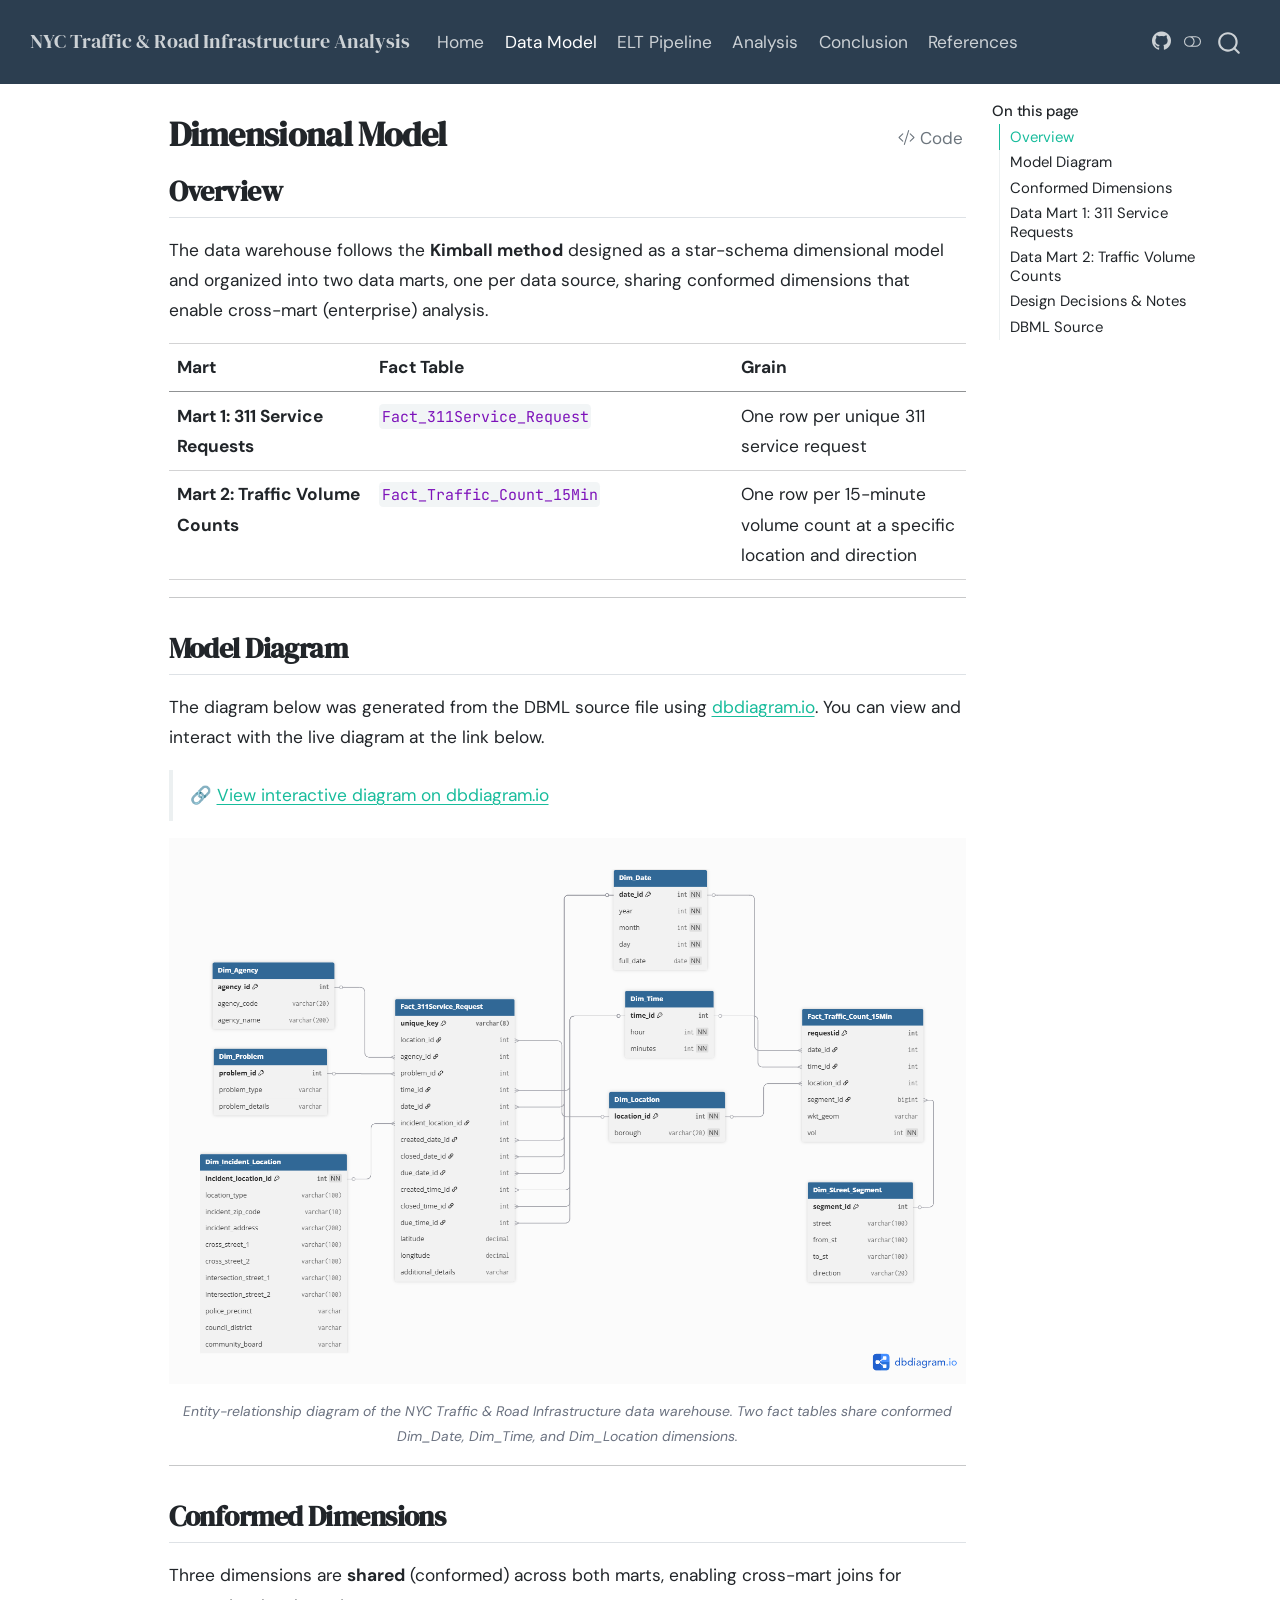
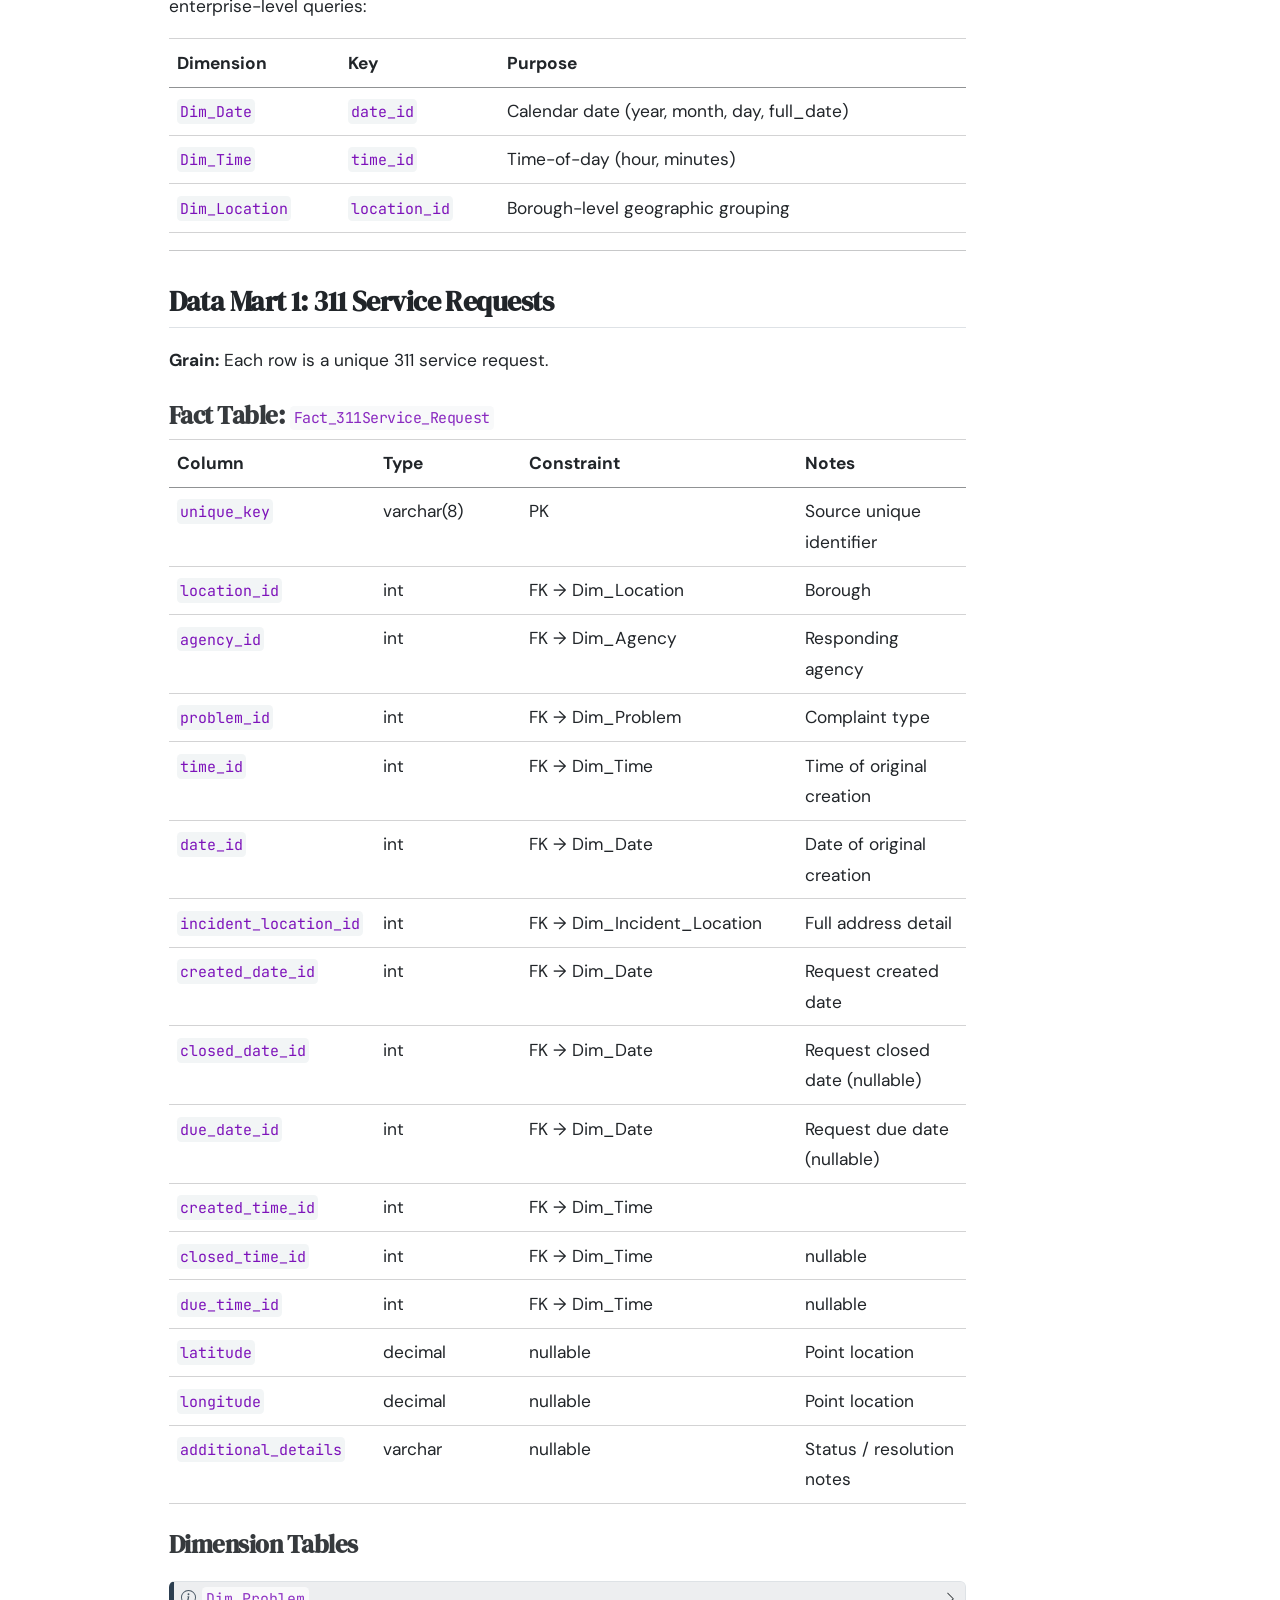
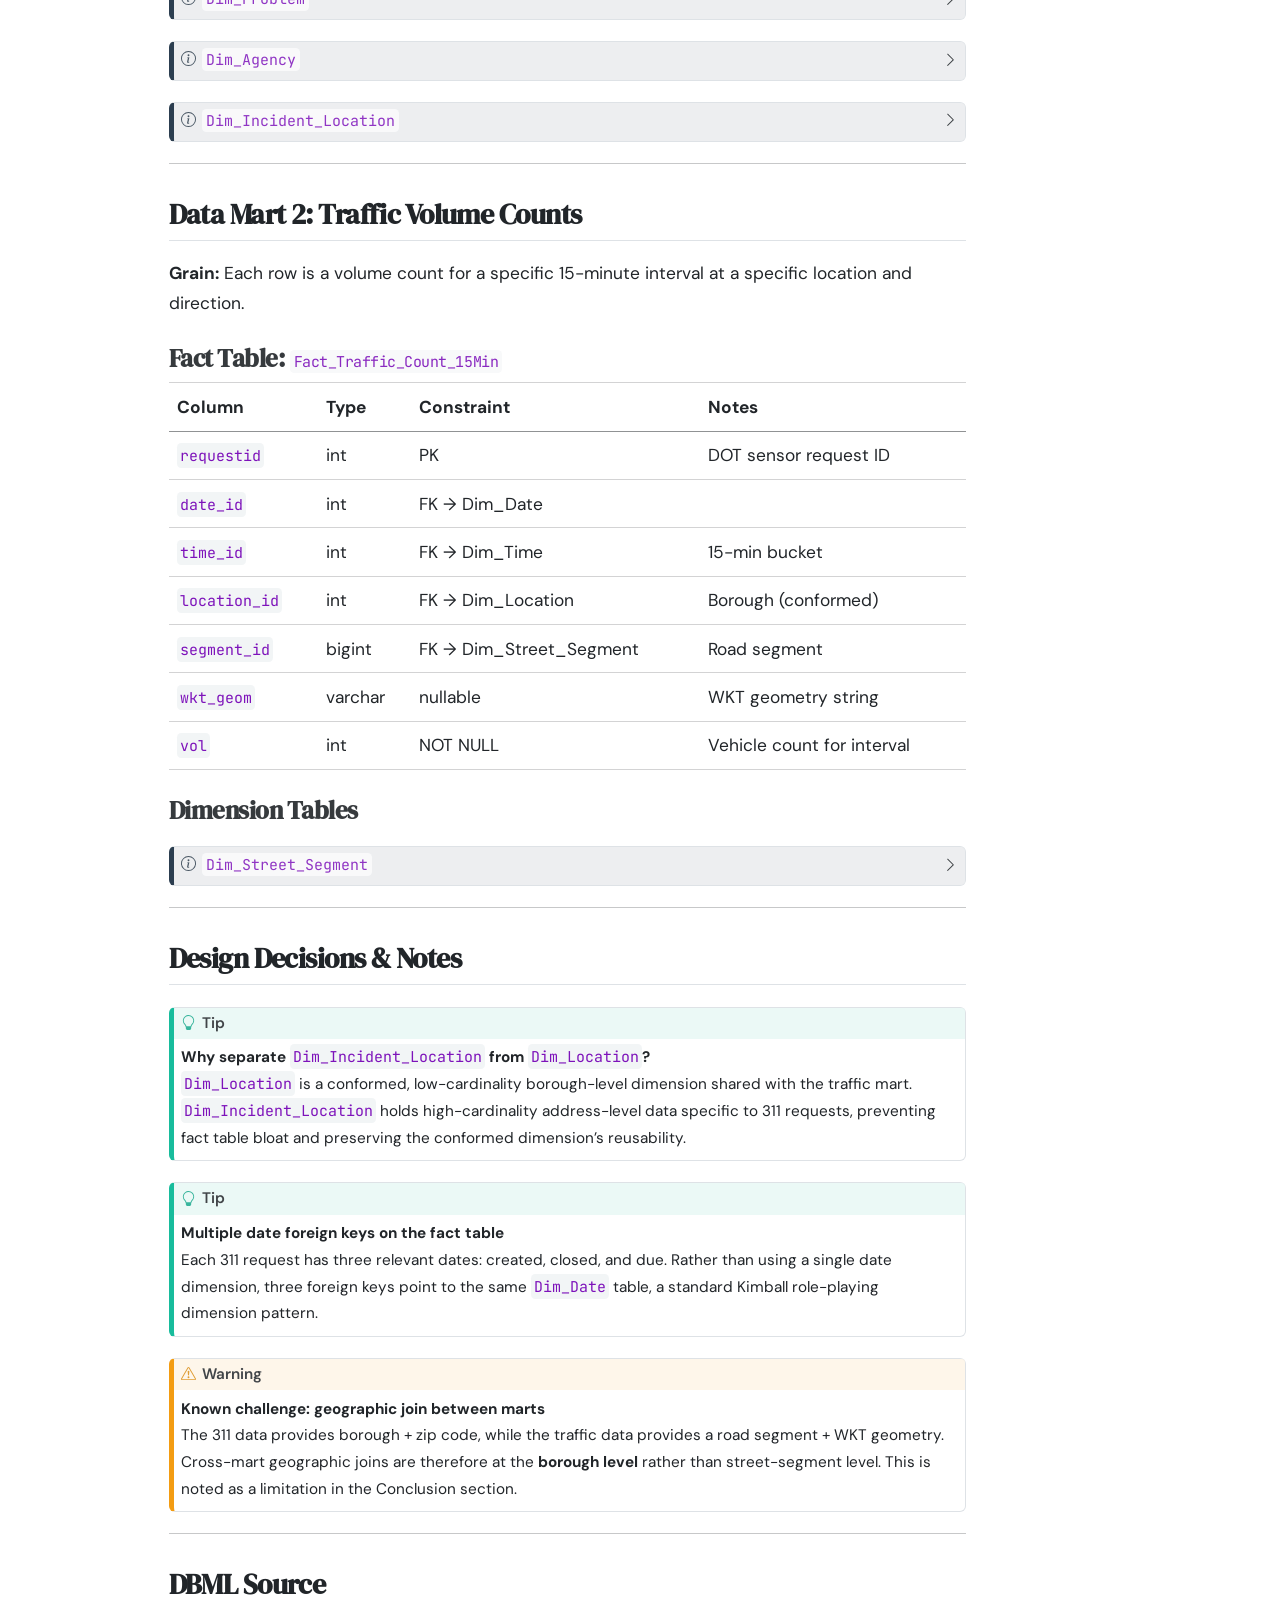
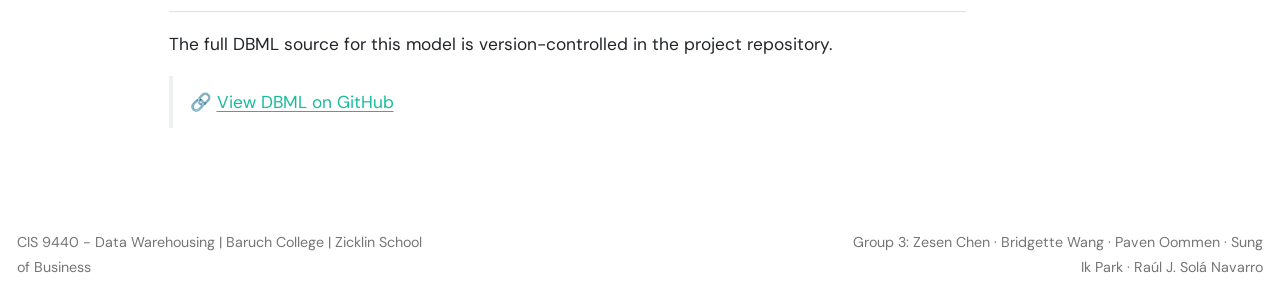
==== docs/sections/02-dimensional-model.html @ c773101d "Add final project report" ====
<!DOCTYPE html>
<html xmlns="http://www.w3.org/1999/xhtml" lang="en" xml:lang="en"><head>

<meta charset="utf-8">
<meta name="generator" content="quarto-1.8.27">

<meta name="viewport" content="width=device-width, initial-scale=1.0, user-scalable=yes">


<title>Dimensional Model – NYC Traffic &amp; Road Infrastructure Analysis</title>
<style>
code{white-space: pre-wrap;}
span.smallcaps{font-variant: small-caps;}
div.columns{display: flex; gap: min(4vw, 1.5em);}
div.column{flex: auto; overflow-x: auto;}
div.hanging-indent{margin-left: 1.5em; text-indent: -1.5em;}
ul.task-list{list-style: none;}
ul.task-list li input[type="checkbox"] {
  width: 0.8em;
  margin: 0 0.8em 0.2em -1em; /* quarto-specific, see https://github.com/quarto-dev/quarto-cli/issues/4556 */ 
  vertical-align: middle;
}
/* CSS for syntax highlighting */
html { -webkit-text-size-adjust: 100%; }
pre > code.sourceCode { white-space: pre; position: relative; }
pre > code.sourceCode > span { display: inline-block; line-height: 1.25; }
pre > code.sourceCode > span:empty { height: 1.2em; }
.sourceCode { overflow: visible; }
code.sourceCode > span { color: inherit; text-decoration: inherit; }
div.sourceCode { margin: 1em 0; }
pre.sourceCode { margin: 0; }
@media screen {
div.sourceCode { overflow: auto; }
}
@media print {
pre > code.sourceCode { white-space: pre-wrap; }
pre > code.sourceCode > span { text-indent: -5em; padding-left: 5em; }
}
pre.numberSource code
  { counter-reset: source-line 0; }
pre.numberSource code > span
  { position: relative; left: -4em; counter-increment: source-line; }
pre.numberSource code > span > a:first-child::before
  { content: counter(source-line);
    position: relative; left: -1em; text-align: right; vertical-align: baseline;
    border: none; display: inline-block;
    -webkit-touch-callout: none; -webkit-user-select: none;
    -khtml-user-select: none; -moz-user-select: none;
    -ms-user-select: none; user-select: none;
    padding: 0 4px; width: 4em;
  }
pre.numberSource { margin-left: 3em;  padding-left: 4px; }
div.sourceCode
  {   }
@media screen {
pre > code.sourceCode > span > a:first-child::before { text-decoration: underline; }
}
</style>


<script src="../site_libs/quarto-nav/quarto-nav.js"></script>
<script src="../site_libs/quarto-nav/headroom.min.js"></script>
<script src="../site_libs/clipboard/clipboard.min.js"></script>
<script src="../site_libs/quarto-search/autocomplete.umd.js"></script>
<script src="../site_libs/quarto-search/fuse.min.js"></script>
<script src="../site_libs/quarto-search/quarto-search.js"></script>
<meta name="quarto:offset" content="../">
<link href="../images/favicon.png" rel="icon" type="image/png">
<script src="../site_libs/quarto-html/quarto.js" type="module"></script>
<script src="../site_libs/quarto-html/tabsets/tabsets.js" type="module"></script>
<script src="../site_libs/quarto-html/axe/axe-check.js" type="module"></script>
<script src="../site_libs/quarto-html/popper.min.js"></script>
<script src="../site_libs/quarto-html/tippy.umd.min.js"></script>
<script src="../site_libs/quarto-html/anchor.min.js"></script>
<link href="../site_libs/quarto-html/tippy.css" rel="stylesheet">
<link href="../site_libs/quarto-html/quarto-syntax-highlighting-8b4baf804e461d9b72633f0de59a0cac.css" rel="stylesheet" class="quarto-color-scheme" id="quarto-text-highlighting-styles">
<link href="../site_libs/quarto-html/quarto-syntax-highlighting-dark-f1aadacce99040138bbb613f9330654f.css" rel="stylesheet" class="quarto-color-scheme quarto-color-alternate" id="quarto-text-highlighting-styles">
<link href="../site_libs/quarto-html/quarto-syntax-highlighting-8b4baf804e461d9b72633f0de59a0cac.css" rel="stylesheet" class="quarto-color-scheme-extra" id="quarto-text-highlighting-styles">
<script src="../site_libs/bootstrap/bootstrap.min.js"></script>
<link href="../site_libs/bootstrap/bootstrap-icons.css" rel="stylesheet">
<link href="../site_libs/bootstrap/bootstrap-7c8793e99a21e081e2bb8d69993efb75.min.css" rel="stylesheet" append-hash="true" class="quarto-color-scheme" id="quarto-bootstrap" data-mode="light">
<link href="../site_libs/bootstrap/bootstrap-dark-6c9d4b6e8397689ef559897df4fbe577.min.css" rel="stylesheet" append-hash="true" class="quarto-color-scheme quarto-color-alternate" id="quarto-bootstrap" data-mode="dark">
<link href="../site_libs/bootstrap/bootstrap-7c8793e99a21e081e2bb8d69993efb75.min.css" rel="stylesheet" append-hash="true" class="quarto-color-scheme-extra" id="quarto-bootstrap" data-mode="light">
<script id="quarto-search-options" type="application/json">{
  "location": "navbar",
  "copy-button": false,
  "collapse-after": 3,
  "panel-placement": "end",
  "type": "overlay",
  "limit": 50,
  "keyboard-shortcut": [
    "f",
    "/",
    "s"
  ],
  "show-item-context": false,
  "language": {
    "search-no-results-text": "No results",
    "search-matching-documents-text": "matching documents",
    "search-copy-link-title": "Copy link to search",
    "search-hide-matches-text": "Hide additional matches",
    "search-more-match-text": "more match in this document",
    "search-more-matches-text": "more matches in this document",
    "search-clear-button-title": "Clear",
    "search-text-placeholder": "",
    "search-detached-cancel-button-title": "Cancel",
    "search-submit-button-title": "Submit",
    "search-label": "Search"
  }
}</script>
<style>html{ scroll-behavior: smooth; }</style>


<link rel="stylesheet" href="../styles.css">
</head>

<body class="nav-fixed quarto-light"><script id="quarto-html-before-body" type="application/javascript">
    const toggleBodyColorMode = (bsSheetEl) => {
      const mode = bsSheetEl.getAttribute("data-mode");
      const bodyEl = window.document.querySelector("body");
      if (mode === "dark") {
        bodyEl.classList.add("quarto-dark");
        bodyEl.classList.remove("quarto-light");
      } else {
        bodyEl.classList.add("quarto-light");
        bodyEl.classList.remove("quarto-dark");
      }
    }
    const toggleBodyColorPrimary = () => {
      const bsSheetEl = window.document.querySelector("link#quarto-bootstrap:not([rel=disabled-stylesheet])");
      if (bsSheetEl) {
        toggleBodyColorMode(bsSheetEl);
      }
    }
    const setColorSchemeToggle = (alternate) => {
      const toggles = window.document.querySelectorAll('.quarto-color-scheme-toggle');
      for (let i=0; i < toggles.length; i++) {
        const toggle = toggles[i];
        if (toggle) {
          if (alternate) {
            toggle.classList.add("alternate");
          } else {
            toggle.classList.remove("alternate");
          }
        }
      }
    };
    const toggleColorMode = (alternate) => {
      // Switch the stylesheets
      const primaryStylesheets = window.document.querySelectorAll('link.quarto-color-scheme:not(.quarto-color-alternate)');
      const alternateStylesheets = window.document.querySelectorAll('link.quarto-color-scheme.quarto-color-alternate');
      manageTransitions('#quarto-margin-sidebar .nav-link', false);
      if (alternate) {
        // note: dark is layered on light, we don't disable primary!
        enableStylesheet(alternateStylesheets);
        for (const sheetNode of alternateStylesheets) {
          if (sheetNode.id === "quarto-bootstrap") {
            toggleBodyColorMode(sheetNode);
          }
        }
      } else {
        disableStylesheet(alternateStylesheets);
        enableStylesheet(primaryStylesheets)
        toggleBodyColorPrimary();
      }
      manageTransitions('#quarto-margin-sidebar .nav-link', true);
      // Switch the toggles
      setColorSchemeToggle(alternate)
      // Hack to workaround the fact that safari doesn't
      // properly recolor the scrollbar when toggling (#1455)
      if (navigator.userAgent.indexOf('Safari') > 0 && navigator.userAgent.indexOf('Chrome') == -1) {
        manageTransitions("body", false);
        window.scrollTo(0, 1);
        setTimeout(() => {
          window.scrollTo(0, 0);
          manageTransitions("body", true);
        }, 40);
      }
    }
    const disableStylesheet = (stylesheets) => {
      for (let i=0; i < stylesheets.length; i++) {
        const stylesheet = stylesheets[i];
        stylesheet.rel = 'disabled-stylesheet';
      }
    }
    const enableStylesheet = (stylesheets) => {
      for (let i=0; i < stylesheets.length; i++) {
        const stylesheet = stylesheets[i];
        if(stylesheet.rel !== 'stylesheet') { // for Chrome, which will still FOUC without this check
          stylesheet.rel = 'stylesheet';
        }
      }
    }
    const manageTransitions = (selector, allowTransitions) => {
      const els = window.document.querySelectorAll(selector);
      for (let i=0; i < els.length; i++) {
        const el = els[i];
        if (allowTransitions) {
          el.classList.remove('notransition');
        } else {
          el.classList.add('notransition');
        }
      }
    }
    const isFileUrl = () => {
      return window.location.protocol === 'file:';
    }
    const hasAlternateSentinel = () => {
      let styleSentinel = getColorSchemeSentinel();
      if (styleSentinel !== null) {
        return styleSentinel === "alternate";
      } else {
        return false;
      }
    }
    const setStyleSentinel = (alternate) => {
      const value = alternate ? "alternate" : "default";
      if (!isFileUrl()) {
        window.localStorage.setItem("quarto-color-scheme", value);
      } else {
        localAlternateSentinel = value;
      }
    }
    const getColorSchemeSentinel = () => {
      if (!isFileUrl()) {
        const storageValue = window.localStorage.getItem("quarto-color-scheme");
        return storageValue != null ? storageValue : localAlternateSentinel;
      } else {
        return localAlternateSentinel;
      }
    }
    const toggleGiscusIfUsed = (isAlternate, darkModeDefault) => {
      const baseTheme = document.querySelector('#giscus-base-theme')?.value ?? 'light';
      const alternateTheme = document.querySelector('#giscus-alt-theme')?.value ?? 'dark';
      let newTheme = '';
      if(authorPrefersDark) {
        newTheme = isAlternate ? baseTheme : alternateTheme;
      } else {
        newTheme = isAlternate ? alternateTheme : baseTheme;
      }
      const changeGiscusTheme = () => {
        // From: https://github.com/giscus/giscus/issues/336
        const sendMessage = (message) => {
          const iframe = document.querySelector('iframe.giscus-frame');
          if (!iframe) return;
          iframe.contentWindow.postMessage({ giscus: message }, 'https://giscus.app');
        }
        sendMessage({
          setConfig: {
            theme: newTheme
          }
        });
      }
      const isGiscussLoaded = window.document.querySelector('iframe.giscus-frame') !== null;
      if (isGiscussLoaded) {
        changeGiscusTheme();
      }
    };
    const authorPrefersDark = false;
    const darkModeDefault = authorPrefersDark;
      document.querySelector('link#quarto-text-highlighting-styles.quarto-color-scheme-extra').rel = 'disabled-stylesheet';
      document.querySelector('link#quarto-bootstrap.quarto-color-scheme-extra').rel = 'disabled-stylesheet';
    let localAlternateSentinel = darkModeDefault ? 'alternate' : 'default';
    // Dark / light mode switch
    window.quartoToggleColorScheme = () => {
      // Read the current dark / light value
      let toAlternate = !hasAlternateSentinel();
      toggleColorMode(toAlternate);
      setStyleSentinel(toAlternate);
      toggleGiscusIfUsed(toAlternate, darkModeDefault);
      window.dispatchEvent(new Event('resize'));
    };
    // Switch to dark mode if need be
    if (hasAlternateSentinel()) {
      toggleColorMode(true);
    } else {
      toggleColorMode(false);
    }
  </script>

<div id="quarto-search-results"></div>
  <header id="quarto-header" class="headroom fixed-top">
    <nav class="navbar navbar-expand-lg " data-bs-theme="dark">
      <div class="navbar-container container-fluid">
      <div class="navbar-brand-container mx-auto">
    <a class="navbar-brand" href="../index.html">
    <span class="navbar-title">NYC Traffic &amp; Road Infrastructure Analysis</span>
    </a>
  </div>
            <div id="quarto-search" class="" title="Search"></div>
          <button class="navbar-toggler" type="button" data-bs-toggle="collapse" data-bs-target="#navbarCollapse" aria-controls="navbarCollapse" role="menu" aria-expanded="false" aria-label="Toggle navigation" onclick="if (window.quartoToggleHeadroom) { window.quartoToggleHeadroom(); }">
  <span class="navbar-toggler-icon"></span>
</button>
          <div class="collapse navbar-collapse" id="navbarCollapse">
            <ul class="navbar-nav navbar-nav-scroll me-auto">
  <li class="nav-item">
    <a class="nav-link" href="../index.html"> 
<span class="menu-text">Home</span></a>
  </li>  
  <li class="nav-item">
    <a class="nav-link active" href="../sections/02-dimensional-model.html" aria-current="page"> 
<span class="menu-text">Data Model</span></a>
  </li>  
  <li class="nav-item">
    <a class="nav-link" href="../sections/03-elt-pipeline.html"> 
<span class="menu-text">ELT Pipeline</span></a>
  </li>  
  <li class="nav-item">
    <a class="nav-link" href="../sections/04-analysis.html"> 
<span class="menu-text">Analysis</span></a>
  </li>  
  <li class="nav-item">
    <a class="nav-link" href="../sections/05-conclusion.html"> 
<span class="menu-text">Conclusion</span></a>
  </li>  
  <li class="nav-item">
    <a class="nav-link" href="../sections/06-references.html"> 
<span class="menu-text">References</span></a>
  </li>  
</ul>
            <ul class="navbar-nav navbar-nav-scroll ms-auto">
  <li class="nav-item compact">
    <a class="nav-link" href="https://github.com/RaulSolaNavarro/nyc-analytics-project-rjsn"> <i class="bi bi-github" role="img" aria-label="GitHub">
</i> 
<span class="menu-text"></span></a>
  </li>  
</ul>
          </div> <!-- /navcollapse -->
            <div class="quarto-navbar-tools">
  <a href="" class="quarto-color-scheme-toggle quarto-navigation-tool  px-1" onclick="window.quartoToggleColorScheme(); return false;" title="Toggle dark mode"><i class="bi"></i></a>
</div>
      </div> <!-- /container-fluid -->
    </nav>
</header>
<!-- content -->
<div id="quarto-content" class="quarto-container page-columns page-rows-contents page-layout-article page-navbar">
<!-- sidebar -->
<!-- margin-sidebar -->
    <div id="quarto-margin-sidebar" class="sidebar margin-sidebar">
        <nav id="TOC" role="doc-toc" class="toc-active">
    <h2 id="toc-title">On this page</h2>
   
  <ul>
  <li><a href="#overview" id="toc-overview" class="nav-link active" data-scroll-target="#overview">Overview</a></li>
  <li><a href="#model-diagram" id="toc-model-diagram" class="nav-link" data-scroll-target="#model-diagram">Model Diagram</a></li>
  <li><a href="#conformed-dimensions" id="toc-conformed-dimensions" class="nav-link" data-scroll-target="#conformed-dimensions">Conformed Dimensions</a></li>
  <li><a href="#data-mart-1-311-service-requests" id="toc-data-mart-1-311-service-requests" class="nav-link" data-scroll-target="#data-mart-1-311-service-requests">Data Mart 1: 311 Service Requests</a>
  <ul class="collapse">
  <li><a href="#fact-table-fact_311service_request" id="toc-fact-table-fact_311service_request" class="nav-link" data-scroll-target="#fact-table-fact_311service_request">Fact Table: <code>Fact_311Service_Request</code></a></li>
  <li><a href="#dimension-tables" id="toc-dimension-tables" class="nav-link" data-scroll-target="#dimension-tables">Dimension Tables</a></li>
  </ul></li>
  <li><a href="#data-mart-2-traffic-volume-counts" id="toc-data-mart-2-traffic-volume-counts" class="nav-link" data-scroll-target="#data-mart-2-traffic-volume-counts">Data Mart 2: Traffic Volume Counts</a>
  <ul class="collapse">
  <li><a href="#fact-table-fact_traffic_count_15min" id="toc-fact-table-fact_traffic_count_15min" class="nav-link" data-scroll-target="#fact-table-fact_traffic_count_15min">Fact Table: <code>Fact_Traffic_Count_15Min</code></a></li>
  <li><a href="#dimension-tables-1" id="toc-dimension-tables-1" class="nav-link" data-scroll-target="#dimension-tables-1">Dimension Tables</a></li>
  </ul></li>
  <li><a href="#design-decisions-notes" id="toc-design-decisions-notes" class="nav-link" data-scroll-target="#design-decisions-notes">Design Decisions &amp; Notes</a></li>
  <li><a href="#dbml-source" id="toc-dbml-source" class="nav-link" data-scroll-target="#dbml-source">DBML Source</a></li>
  </ul>
</nav>
    </div>
<!-- main -->
<main class="content" id="quarto-document-content">


<header id="title-block-header" class="quarto-title-block default">
<div class="quarto-title">
<div class="quarto-title-block"><div><h1 class="title">Dimensional Model</h1><button type="button" class="btn code-tools-button" id="quarto-code-tools-source"><i class="bi"></i> Code</button></div></div>
</div>



<div class="quarto-title-meta">

    
  
    
  </div>
  


</header>


<section id="overview" class="level2">
<h2 class="anchored" data-anchor-id="overview">Overview</h2>
<p>The data warehouse follows the <strong>Kimball method</strong> designed as a star-schema dimensional model and organized into two data marts, one per data source, sharing conformed dimensions that enable cross-mart (enterprise) analysis.</p>
<table class="caption-top table">
<colgroup>
<col style="width: 25%">
<col style="width: 45%">
<col style="width: 29%">
</colgroup>
<thead>
<tr class="header">
<th>Mart</th>
<th>Fact Table</th>
<th>Grain</th>
</tr>
</thead>
<tbody>
<tr class="odd">
<td><strong>Mart 1: 311 Service Requests</strong></td>
<td><code>Fact_311Service_Request</code></td>
<td>One row per unique 311 service request</td>
</tr>
<tr class="even">
<td><strong>Mart 2: Traffic Volume Counts</strong></td>
<td><code>Fact_Traffic_Count_15Min</code></td>
<td>One row per 15-minute volume count at a specific location and direction</td>
</tr>
</tbody>
</table>
<hr>
</section>
<section id="model-diagram" class="level2">
<h2 class="anchored" data-anchor-id="model-diagram">Model Diagram</h2>
<p>The diagram below was generated from the DBML source file using <a href="https://dbdiagram.io">dbdiagram.io</a>. You can view and interact with the live diagram at the link below.</p>
<blockquote class="blockquote">
<p>🔗 <strong><a href="https://dbdiagram.io/d/CIS_9440UTA_group_3_milestone2_model_draft-699f4497bd82f5fce2d6e534">View interactive diagram on dbdiagram.io</a></strong></p>
</blockquote>
<div class="quarto-figure quarto-figure-center">
<figure class="figure">
<p><img src="../images/erd-diagram.png" class="img-fluid figure-img" alt="ERD diagram showing two star schemas connected via conformed dimensions"></p>
<figcaption>Entity-relationship diagram of the NYC Traffic &amp; Road Infrastructure data warehouse. Two fact tables share conformed Dim_Date, Dim_Time, and Dim_Location dimensions.</figcaption>
</figure>
</div>
<hr>
</section>
<section id="conformed-dimensions" class="level2">
<h2 class="anchored" data-anchor-id="conformed-dimensions">Conformed Dimensions</h2>
<p>Three dimensions are <strong>shared</strong> (conformed) across both marts, enabling cross-mart joins for enterprise-level queries:</p>
<table class="caption-top table">
<thead>
<tr class="header">
<th>Dimension</th>
<th>Key</th>
<th>Purpose</th>
</tr>
</thead>
<tbody>
<tr class="odd">
<td><code>Dim_Date</code></td>
<td><code>date_id</code></td>
<td>Calendar date (year, month, day, full_date)</td>
</tr>
<tr class="even">
<td><code>Dim_Time</code></td>
<td><code>time_id</code></td>
<td>Time-of-day (hour, minutes)</td>
</tr>
<tr class="odd">
<td><code>Dim_Location</code></td>
<td><code>location_id</code></td>
<td>Borough-level geographic grouping</td>
</tr>
</tbody>
</table>
<hr>
</section>
<section id="data-mart-1-311-service-requests" class="level2">
<h2 class="anchored" data-anchor-id="data-mart-1-311-service-requests">Data Mart 1: 311 Service Requests</h2>
<p><strong>Grain:</strong> Each row is a unique 311 service request.</p>
<section id="fact-table-fact_311service_request" class="level3">
<h3 class="anchored" data-anchor-id="fact-table-fact_311service_request">Fact Table: <code>Fact_311Service_Request</code></h3>
<table class="caption-top table">
<colgroup>
<col style="width: 25%">
<col style="width: 18%">
<col style="width: 34%">
<col style="width: 21%">
</colgroup>
<thead>
<tr class="header">
<th>Column</th>
<th>Type</th>
<th>Constraint</th>
<th>Notes</th>
</tr>
</thead>
<tbody>
<tr class="odd">
<td><code>unique_key</code></td>
<td>varchar(8)</td>
<td>PK</td>
<td>Source unique identifier</td>
</tr>
<tr class="even">
<td><code>location_id</code></td>
<td>int</td>
<td>FK → Dim_Location</td>
<td>Borough</td>
</tr>
<tr class="odd">
<td><code>agency_id</code></td>
<td>int</td>
<td>FK → Dim_Agency</td>
<td>Responding agency</td>
</tr>
<tr class="even">
<td><code>problem_id</code></td>
<td>int</td>
<td>FK → Dim_Problem</td>
<td>Complaint type</td>
</tr>
<tr class="odd">
<td><code>time_id</code></td>
<td>int</td>
<td>FK → Dim_Time</td>
<td>Time of original creation</td>
</tr>
<tr class="even">
<td><code>date_id</code></td>
<td>int</td>
<td>FK → Dim_Date</td>
<td>Date of original creation</td>
</tr>
<tr class="odd">
<td><code>incident_location_id</code></td>
<td>int</td>
<td>FK → Dim_Incident_Location</td>
<td>Full address detail</td>
</tr>
<tr class="even">
<td><code>created_date_id</code></td>
<td>int</td>
<td>FK → Dim_Date</td>
<td>Request created date</td>
</tr>
<tr class="odd">
<td><code>closed_date_id</code></td>
<td>int</td>
<td>FK → Dim_Date</td>
<td>Request closed date (nullable)</td>
</tr>
<tr class="even">
<td><code>due_date_id</code></td>
<td>int</td>
<td>FK → Dim_Date</td>
<td>Request due date (nullable)</td>
</tr>
<tr class="odd">
<td><code>created_time_id</code></td>
<td>int</td>
<td>FK → Dim_Time</td>
<td></td>
</tr>
<tr class="even">
<td><code>closed_time_id</code></td>
<td>int</td>
<td>FK → Dim_Time</td>
<td>nullable</td>
</tr>
<tr class="odd">
<td><code>due_time_id</code></td>
<td>int</td>
<td>FK → Dim_Time</td>
<td>nullable</td>
</tr>
<tr class="even">
<td><code>latitude</code></td>
<td>decimal</td>
<td>nullable</td>
<td>Point location</td>
</tr>
<tr class="odd">
<td><code>longitude</code></td>
<td>decimal</td>
<td>nullable</td>
<td>Point location</td>
</tr>
<tr class="even">
<td><code>additional_details</code></td>
<td>varchar</td>
<td>nullable</td>
<td>Status / resolution notes</td>
</tr>
</tbody>
</table>
</section>
<section id="dimension-tables" class="level3">
<h3 class="anchored" data-anchor-id="dimension-tables">Dimension Tables</h3>
<div class="callout callout-style-default callout-note callout-titled">
<div class="callout-header d-flex align-content-center collapsed" data-bs-toggle="collapse" data-bs-target=".callout-1-contents" aria-controls="callout-1" aria-expanded="false" aria-label="Toggle callout">
<div class="callout-icon-container">
<i class="callout-icon"></i>
</div>
<div class="callout-title-container flex-fill">
<span class="screen-reader-only">Note</span><code>Dim_Problem</code>
</div>
<div class="callout-btn-toggle d-inline-block border-0 py-1 ps-1 pe-0 float-end"><i class="callout-toggle"></i></div>
</div>
<div id="callout-1" class="callout-1-contents callout-collapse collapse">
<div class="callout-body-container callout-body">
<p>Stores the complaint type and any sub-type details. Reduces cardinality vs.&nbsp;storing free-text directly on the fact table.</p>
<table class="caption-top table">
<colgroup>
<col style="width: 32%">
<col style="width: 24%">
<col style="width: 44%">
</colgroup>
<thead>
<tr class="header">
<th>Column</th>
<th>Type</th>
<th>Constraint</th>
</tr>
</thead>
<tbody>
<tr class="odd">
<td><code>problem_id</code></td>
<td>int</td>
<td>PK</td>
</tr>
<tr class="even">
<td><code>problem_type</code></td>
<td>varchar</td>
<td>e.g.&nbsp;“Street Condition”, “Street Light Condition”</td>
</tr>
<tr class="odd">
<td><code>problem_details</code></td>
<td>varchar</td>
<td>nullable sub-type</td>
</tr>
</tbody>
</table>
</div>
</div>
</div>
<div class="callout callout-style-default callout-note callout-titled">
<div class="callout-header d-flex align-content-center collapsed" data-bs-toggle="collapse" data-bs-target=".callout-2-contents" aria-controls="callout-2" aria-expanded="false" aria-label="Toggle callout">
<div class="callout-icon-container">
<i class="callout-icon"></i>
</div>
<div class="callout-title-container flex-fill">
<span class="screen-reader-only">Note</span><code>Dim_Agency</code>
</div>
<div class="callout-btn-toggle d-inline-block border-0 py-1 ps-1 pe-0 float-end"><i class="callout-toggle"></i></div>
</div>
<div id="callout-2" class="callout-2-contents callout-collapse collapse">
<div class="callout-body-container callout-body">
<table class="caption-top table">
<thead>
<tr class="header">
<th>Column</th>
<th>Type</th>
</tr>
</thead>
<tbody>
<tr class="odd">
<td><code>agency_id</code></td>
<td>int PK</td>
</tr>
<tr class="even">
<td><code>agency_code</code></td>
<td>varchar(20) e.g.&nbsp;“DOT”</td>
</tr>
<tr class="odd">
<td><code>agency_name</code></td>
<td>varchar(200) full name</td>
</tr>
</tbody>
</table>
</div>
</div>
</div>
<div class="callout callout-style-default callout-note callout-titled">
<div class="callout-header d-flex align-content-center collapsed" data-bs-toggle="collapse" data-bs-target=".callout-3-contents" aria-controls="callout-3" aria-expanded="false" aria-label="Toggle callout">
<div class="callout-icon-container">
<i class="callout-icon"></i>
</div>
<div class="callout-title-container flex-fill">
<span class="screen-reader-only">Note</span><code>Dim_Incident_Location</code>
</div>
<div class="callout-btn-toggle d-inline-block border-0 py-1 ps-1 pe-0 float-end"><i class="callout-toggle"></i></div>
</div>
<div id="callout-3" class="callout-3-contents callout-collapse collapse">
<div class="callout-body-container callout-body">
<p>High-cardinality address data kept in a separate dimension to avoid bloating the fact table. Includes zip code (used in choropleth map analysis), cross streets, precinct, council district, and community board.</p>
<table class="caption-top table">
<thead>
<tr class="header">
<th>Column</th>
<th>Type</th>
<th>Notes</th>
</tr>
</thead>
<tbody>
<tr class="odd">
<td><code>incident_location_id</code></td>
<td>int PK</td>
<td></td>
</tr>
<tr class="even">
<td><code>location_type</code></td>
<td>varchar(100)</td>
<td>nullable</td>
</tr>
<tr class="odd">
<td><code>incident_zip_code</code></td>
<td>varchar(10)</td>
<td>used in zip-level analysis</td>
</tr>
<tr class="even">
<td><code>incident_address</code></td>
<td>varchar(200)</td>
<td>high-cardinality; nullable</td>
</tr>
<tr class="odd">
<td><code>cross_street_1/2</code></td>
<td>varchar(100)</td>
<td></td>
</tr>
<tr class="even">
<td><code>intersection_street_1/2</code></td>
<td>varchar(100)</td>
<td></td>
</tr>
<tr class="odd">
<td><code>police_precinct</code></td>
<td>varchar</td>
<td></td>
</tr>
<tr class="even">
<td><code>council_district</code></td>
<td>varchar</td>
<td></td>
</tr>
<tr class="odd">
<td><code>community_board</code></td>
<td>varchar</td>
<td></td>
</tr>
</tbody>
</table>
</div>
</div>
</div>
<hr>
</section>
</section>
<section id="data-mart-2-traffic-volume-counts" class="level2">
<h2 class="anchored" data-anchor-id="data-mart-2-traffic-volume-counts">Data Mart 2: Traffic Volume Counts</h2>
<p><strong>Grain:</strong> Each row is a volume count for a specific 15-minute interval at a specific location and direction.</p>
<section id="fact-table-fact_traffic_count_15min" class="level3">
<h3 class="anchored" data-anchor-id="fact-table-fact_traffic_count_15min">Fact Table: <code>Fact_Traffic_Count_15Min</code></h3>
<table class="caption-top table">
<thead>
<tr class="header">
<th>Column</th>
<th>Type</th>
<th>Constraint</th>
<th>Notes</th>
</tr>
</thead>
<tbody>
<tr class="odd">
<td><code>requestid</code></td>
<td>int</td>
<td>PK</td>
<td>DOT sensor request ID</td>
</tr>
<tr class="even">
<td><code>date_id</code></td>
<td>int</td>
<td>FK → Dim_Date</td>
<td></td>
</tr>
<tr class="odd">
<td><code>time_id</code></td>
<td>int</td>
<td>FK → Dim_Time</td>
<td>15-min bucket</td>
</tr>
<tr class="even">
<td><code>location_id</code></td>
<td>int</td>
<td>FK → Dim_Location</td>
<td>Borough (conformed)</td>
</tr>
<tr class="odd">
<td><code>segment_id</code></td>
<td>bigint</td>
<td>FK → Dim_Street_Segment</td>
<td>Road segment</td>
</tr>
<tr class="even">
<td><code>wkt_geom</code></td>
<td>varchar</td>
<td>nullable</td>
<td>WKT geometry string</td>
</tr>
<tr class="odd">
<td><code>vol</code></td>
<td>int</td>
<td>NOT NULL</td>
<td>Vehicle count for interval</td>
</tr>
</tbody>
</table>
</section>
<section id="dimension-tables-1" class="level3">
<h3 class="anchored" data-anchor-id="dimension-tables-1">Dimension Tables</h3>
<div class="callout callout-style-default callout-note callout-titled">
<div class="callout-header d-flex align-content-center collapsed" data-bs-toggle="collapse" data-bs-target=".callout-4-contents" aria-controls="callout-4" aria-expanded="false" aria-label="Toggle callout">
<div class="callout-icon-container">
<i class="callout-icon"></i>
</div>
<div class="callout-title-container flex-fill">
<span class="screen-reader-only">Note</span><code>Dim_Street_Segment</code>
</div>
<div class="callout-btn-toggle d-inline-block border-0 py-1 ps-1 pe-0 float-end"><i class="callout-toggle"></i></div>
</div>
<div id="callout-4" class="callout-4-contents callout-collapse collapse">
<div class="callout-body-container callout-body">
<p>Captures the specific road segment where the sensor is located, including direction of travel.</p>
<table class="caption-top table">
<thead>
<tr class="header">
<th>Column</th>
<th>Type</th>
</tr>
</thead>
<tbody>
<tr class="odd">
<td><code>segment_id</code></td>
<td>int PK</td>
</tr>
<tr class="even">
<td><code>street</code></td>
<td>varchar(100)</td>
</tr>
<tr class="odd">
<td><code>from_st</code></td>
<td>varchar(100)</td>
</tr>
<tr class="even">
<td><code>to_st</code></td>
<td>varchar(100)</td>
</tr>
<tr class="odd">
<td><code>direction</code></td>
<td>varchar(20) e.g.&nbsp;“NB”, “SB”</td>
</tr>
</tbody>
</table>
</div>
</div>
</div>
<hr>
</section>
</section>
<section id="design-decisions-notes" class="level2">
<h2 class="anchored" data-anchor-id="design-decisions-notes">Design Decisions &amp; Notes</h2>
<div class="callout callout-style-default callout-tip callout-titled">
<div class="callout-header d-flex align-content-center">
<div class="callout-icon-container">
<i class="callout-icon"></i>
</div>
<div class="callout-title-container flex-fill">
Tip
</div>
</div>
<div class="callout-body-container callout-body">
<p><strong>Why separate <code>Dim_Incident_Location</code> from <code>Dim_Location</code>?</strong><br>
<code>Dim_Location</code> is a conformed, low-cardinality borough-level dimension shared with the traffic mart. <code>Dim_Incident_Location</code> holds high-cardinality address-level data specific to 311 requests, preventing fact table bloat and preserving the conformed dimension’s reusability.</p>
</div>
</div>
<div class="callout callout-style-default callout-tip callout-titled">
<div class="callout-header d-flex align-content-center">
<div class="callout-icon-container">
<i class="callout-icon"></i>
</div>
<div class="callout-title-container flex-fill">
Tip
</div>
</div>
<div class="callout-body-container callout-body">
<p><strong>Multiple date foreign keys on the fact table</strong><br>
Each 311 request has three relevant dates: created, closed, and due. Rather than using a single date dimension, three foreign keys point to the same <code>Dim_Date</code> table, a standard Kimball role-playing dimension pattern.</p>
</div>
</div>
<div class="callout callout-style-default callout-warning callout-titled">
<div class="callout-header d-flex align-content-center">
<div class="callout-icon-container">
<i class="callout-icon"></i>
</div>
<div class="callout-title-container flex-fill">
Warning
</div>
</div>
<div class="callout-body-container callout-body">
<p><strong>Known challenge: geographic join between marts</strong><br>
The 311 data provides borough + zip code, while the traffic data provides a road segment + WKT geometry. Cross-mart geographic joins are therefore at the <strong>borough level</strong> rather than street-segment level. This is noted as a limitation in the Conclusion section.</p>
</div>
</div>
<hr>
</section>
<section id="dbml-source" class="level2">
<h2 class="anchored" data-anchor-id="dbml-source">DBML Source</h2>
<p>The full DBML source for this model is version-controlled in the project repository.</p>
<blockquote class="blockquote">
<p>🔗 <strong><a href="https://github.com/RaulSolaNavarro/nyc-analytics-project-rjsn/blob/main/models/group_3_project/CIS_9440UTA_group_3_milestone3_model_final.dbml">View DBML on GitHub</a></strong></p>
</blockquote>


<!-- -->

</section>

</main> <!-- /main -->
<script id="quarto-html-after-body" type="application/javascript">
  window.document.addEventListener("DOMContentLoaded", function (event) {
    // Ensure there is a toggle, if there isn't float one in the top right
    if (window.document.querySelector('.quarto-color-scheme-toggle') === null) {
      const a = window.document.createElement('a');
      a.classList.add('top-right');
      a.classList.add('quarto-color-scheme-toggle');
      a.href = "";
      a.onclick = function() { try { window.quartoToggleColorScheme(); } catch {} return false; };
      const i = window.document.createElement("i");
      i.classList.add('bi');
      a.appendChild(i);
      window.document.body.appendChild(a);
    }
    setColorSchemeToggle(hasAlternateSentinel())
    const icon = "";
    const anchorJS = new window.AnchorJS();
    anchorJS.options = {
      placement: 'right',
      icon: icon
    };
    anchorJS.add('.anchored');
    const isCodeAnnotation = (el) => {
      for (const clz of el.classList) {
        if (clz.startsWith('code-annotation-')) {                     
          return true;
        }
      }
      return false;
    }
    const onCopySuccess = function(e) {
      // button target
      const button = e.trigger;
      // don't keep focus
      button.blur();
      // flash "checked"
      button.classList.add('code-copy-button-checked');
      var currentTitle = button.getAttribute("title");
      button.setAttribute("title", "Copied!");
      let tooltip;
      if (window.bootstrap) {
        button.setAttribute("data-bs-toggle", "tooltip");
        button.setAttribute("data-bs-placement", "left");
        button.setAttribute("data-bs-title", "Copied!");
        tooltip = new bootstrap.Tooltip(button, 
          { trigger: "manual", 
            customClass: "code-copy-button-tooltip",
            offset: [0, -8]});
        tooltip.show();    
      }
      setTimeout(function() {
        if (tooltip) {
          tooltip.hide();
          button.removeAttribute("data-bs-title");
          button.removeAttribute("data-bs-toggle");
          button.removeAttribute("data-bs-placement");
        }
        button.setAttribute("title", currentTitle);
        button.classList.remove('code-copy-button-checked');
      }, 1000);
      // clear code selection
      e.clearSelection();
    }
    const getTextToCopy = function(trigger) {
      const outerScaffold = trigger.parentElement.cloneNode(true);
      const codeEl = outerScaffold.querySelector('code');
      for (const childEl of codeEl.children) {
        if (isCodeAnnotation(childEl)) {
          childEl.remove();
        }
      }
      return codeEl.innerText;
    }
    const clipboard = new window.ClipboardJS('.code-copy-button:not([data-in-quarto-modal])', {
      text: getTextToCopy
    });
    clipboard.on('success', onCopySuccess);
    if (window.document.getElementById('quarto-embedded-source-code-modal')) {
      const clipboardModal = new window.ClipboardJS('.code-copy-button[data-in-quarto-modal]', {
        text: getTextToCopy,
        container: window.document.getElementById('quarto-embedded-source-code-modal')
      });
      clipboardModal.on('success', onCopySuccess);
    }
    const viewSource = window.document.getElementById('quarto-view-source') ||
                       window.document.getElementById('quarto-code-tools-source');
    if (viewSource) {
      const sourceUrl = viewSource.getAttribute("data-quarto-source-url");
      viewSource.addEventListener("click", function(e) {
        if (sourceUrl) {
          // rstudio viewer pane
          if (/\bcapabilities=\b/.test(window.location)) {
            window.open(sourceUrl);
          } else {
            window.location.href = sourceUrl;
          }
        } else {
          const modal = new bootstrap.Modal(document.getElementById('quarto-embedded-source-code-modal'));
          modal.show();
        }
        return false;
      });
    }
    function toggleCodeHandler(show) {
      return function(e) {
        const detailsSrc = window.document.querySelectorAll(".cell > details > .sourceCode");
        for (let i=0; i<detailsSrc.length; i++) {
          const details = detailsSrc[i].parentElement;
          if (show) {
            details.open = true;
          } else {
            details.removeAttribute("open");
          }
        }
        const cellCodeDivs = window.document.querySelectorAll(".cell > .sourceCode");
        const fromCls = show ? "hidden" : "unhidden";
        const toCls = show ? "unhidden" : "hidden";
        for (let i=0; i<cellCodeDivs.length; i++) {
          const codeDiv = cellCodeDivs[i];
          if (codeDiv.classList.contains(fromCls)) {
            codeDiv.classList.remove(fromCls);
            codeDiv.classList.add(toCls);
          } 
        }
        return false;
      }
    }
    const hideAllCode = window.document.getElementById("quarto-hide-all-code");
    if (hideAllCode) {
      hideAllCode.addEventListener("click", toggleCodeHandler(false));
    }
    const showAllCode = window.document.getElementById("quarto-show-all-code");
    if (showAllCode) {
      showAllCode.addEventListener("click", toggleCodeHandler(true));
    }
      var localhostRegex = new RegExp(/^(?:http|https):\/\/localhost\:?[0-9]*\//);
      var mailtoRegex = new RegExp(/^mailto:/);
        var filterRegex = new RegExp('/' + window.location.host + '/');
      var isInternal = (href) => {
          return filterRegex.test(href) || localhostRegex.test(href) || mailtoRegex.test(href);
      }
      // Inspect non-navigation links and adorn them if external
     var links = window.document.querySelectorAll('a[href]:not(.nav-link):not(.navbar-brand):not(.toc-action):not(.sidebar-link):not(.sidebar-item-toggle):not(.pagination-link):not(.no-external):not([aria-hidden]):not(.dropdown-item):not(.quarto-navigation-tool):not(.about-link)');
      for (var i=0; i<links.length; i++) {
        const link = links[i];
        if (!isInternal(link.href)) {
          // undo the damage that might have been done by quarto-nav.js in the case of
          // links that we want to consider external
          if (link.dataset.originalHref !== undefined) {
            link.href = link.dataset.originalHref;
          }
        }
      }
    function tippyHover(el, contentFn, onTriggerFn, onUntriggerFn) {
      const config = {
        allowHTML: true,
        maxWidth: 500,
        delay: 100,
        arrow: false,
        appendTo: function(el) {
            return el.parentElement;
        },
        interactive: true,
        interactiveBorder: 10,
        theme: 'quarto',
        placement: 'bottom-start',
      };
      if (contentFn) {
        config.content = contentFn;
      }
      if (onTriggerFn) {
        config.onTrigger = onTriggerFn;
      }
      if (onUntriggerFn) {
        config.onUntrigger = onUntriggerFn;
      }
      window.tippy(el, config); 
    }
    const noterefs = window.document.querySelectorAll('a[role="doc-noteref"]');
    for (var i=0; i<noterefs.length; i++) {
      const ref = noterefs[i];
      tippyHover(ref, function() {
        // use id or data attribute instead here
        let href = ref.getAttribute('data-footnote-href') || ref.getAttribute('href');
        try { href = new URL(href).hash; } catch {}
        const id = href.replace(/^#\/?/, "");
        const note = window.document.getElementById(id);
        if (note) {
          return note.innerHTML;
        } else {
          return "";
        }
      });
    }
    const xrefs = window.document.querySelectorAll('a.quarto-xref');
    const processXRef = (id, note) => {
      // Strip column container classes
      const stripColumnClz = (el) => {
        el.classList.remove("page-full", "page-columns");
        if (el.children) {
          for (const child of el.children) {
            stripColumnClz(child);
          }
        }
      }
      stripColumnClz(note)
      if (id === null || id.startsWith('sec-')) {
        // Special case sections, only their first couple elements
        const container = document.createElement("div");
        if (note.children && note.children.length > 2) {
          container.appendChild(note.children[0].cloneNode(true));
          for (let i = 1; i < note.children.length; i++) {
            const child = note.children[i];
            if (child.tagName === "P" && child.innerText === "") {
              continue;
            } else {
              container.appendChild(child.cloneNode(true));
              break;
            }
          }
          if (window.Quarto?.typesetMath) {
            window.Quarto.typesetMath(container);
          }
          return container.innerHTML
        } else {
          if (window.Quarto?.typesetMath) {
            window.Quarto.typesetMath(note);
          }
          return note.innerHTML;
        }
      } else {
        // Remove any anchor links if they are present
        const anchorLink = note.querySelector('a.anchorjs-link');
        if (anchorLink) {
          anchorLink.remove();
        }
        if (window.Quarto?.typesetMath) {
          window.Quarto.typesetMath(note);
        }
        if (note.classList.contains("callout")) {
          return note.outerHTML;
        } else {
          return note.innerHTML;
        }
      }
    }
    for (var i=0; i<xrefs.length; i++) {
      const xref = xrefs[i];
      tippyHover(xref, undefined, function(instance) {
        instance.disable();
        let url = xref.getAttribute('href');
        let hash = undefined; 
        if (url.startsWith('#')) {
          hash = url;
        } else {
          try { hash = new URL(url).hash; } catch {}
        }
        if (hash) {
          const id = hash.replace(/^#\/?/, "");
          const note = window.document.getElementById(id);
          if (note !== null) {
            try {
              const html = processXRef(id, note.cloneNode(true));
              instance.setContent(html);
            } finally {
              instance.enable();
              instance.show();
            }
          } else {
            // See if we can fetch this
            fetch(url.split('#')[0])
            .then(res => res.text())
            .then(html => {
              const parser = new DOMParser();
              const htmlDoc = parser.parseFromString(html, "text/html");
              const note = htmlDoc.getElementById(id);
              if (note !== null) {
                const html = processXRef(id, note);
                instance.setContent(html);
              } 
            }).finally(() => {
              instance.enable();
              instance.show();
            });
          }
        } else {
          // See if we can fetch a full url (with no hash to target)
          // This is a special case and we should probably do some content thinning / targeting
          fetch(url)
          .then(res => res.text())
          .then(html => {
            const parser = new DOMParser();
            const htmlDoc = parser.parseFromString(html, "text/html");
            const note = htmlDoc.querySelector('main.content');
            if (note !== null) {
              // This should only happen for chapter cross references
              // (since there is no id in the URL)
              // remove the first header
              if (note.children.length > 0 && note.children[0].tagName === "HEADER") {
                note.children[0].remove();
              }
              const html = processXRef(null, note);
              instance.setContent(html);
            } 
          }).finally(() => {
            instance.enable();
            instance.show();
          });
        }
      }, function(instance) {
      });
    }
        let selectedAnnoteEl;
        const selectorForAnnotation = ( cell, annotation) => {
          let cellAttr = 'data-code-cell="' + cell + '"';
          let lineAttr = 'data-code-annotation="' +  annotation + '"';
          const selector = 'span[' + cellAttr + '][' + lineAttr + ']';
          return selector;
        }
        const selectCodeLines = (annoteEl) => {
          const doc = window.document;
          const targetCell = annoteEl.getAttribute("data-target-cell");
          const targetAnnotation = annoteEl.getAttribute("data-target-annotation");
          const annoteSpan = window.document.querySelector(selectorForAnnotation(targetCell, targetAnnotation));
          const lines = annoteSpan.getAttribute("data-code-lines").split(",");
          const lineIds = lines.map((line) => {
            return targetCell + "-" + line;
          })
          let top = null;
          let height = null;
          let parent = null;
          if (lineIds.length > 0) {
              //compute the position of the single el (top and bottom and make a div)
              const el = window.document.getElementById(lineIds[0]);
              top = el.offsetTop;
              height = el.offsetHeight;
              parent = el.parentElement.parentElement;
            if (lineIds.length > 1) {
              const lastEl = window.document.getElementById(lineIds[lineIds.length - 1]);
              const bottom = lastEl.offsetTop + lastEl.offsetHeight;
              height = bottom - top;
            }
            if (top !== null && height !== null && parent !== null) {
              // cook up a div (if necessary) and position it 
              let div = window.document.getElementById("code-annotation-line-highlight");
              if (div === null) {
                div = window.document.createElement("div");
                div.setAttribute("id", "code-annotation-line-highlight");
                div.style.position = 'absolute';
                parent.appendChild(div);
              }
              div.style.top = top - 2 + "px";
              div.style.height = height + 4 + "px";
              div.style.left = 0;
              let gutterDiv = window.document.getElementById("code-annotation-line-highlight-gutter");
              if (gutterDiv === null) {
                gutterDiv = window.document.createElement("div");
                gutterDiv.setAttribute("id", "code-annotation-line-highlight-gutter");
                gutterDiv.style.position = 'absolute';
                const codeCell = window.document.getElementById(targetCell);
                const gutter = codeCell.querySelector('.code-annotation-gutter');
                gutter.appendChild(gutterDiv);
              }
              gutterDiv.style.top = top - 2 + "px";
              gutterDiv.style.height = height + 4 + "px";
            }
            selectedAnnoteEl = annoteEl;
          }
        };
        const unselectCodeLines = () => {
          const elementsIds = ["code-annotation-line-highlight", "code-annotation-line-highlight-gutter"];
          elementsIds.forEach((elId) => {
            const div = window.document.getElementById(elId);
            if (div) {
              div.remove();
            }
          });
          selectedAnnoteEl = undefined;
        };
          // Handle positioning of the toggle
      window.addEventListener(
        "resize",
        throttle(() => {
          elRect = undefined;
          if (selectedAnnoteEl) {
            selectCodeLines(selectedAnnoteEl);
          }
        }, 10)
      );
      function throttle(fn, ms) {
      let throttle = false;
      let timer;
        return (...args) => {
          if(!throttle) { // first call gets through
              fn.apply(this, args);
              throttle = true;
          } else { // all the others get throttled
              if(timer) clearTimeout(timer); // cancel #2
              timer = setTimeout(() => {
                fn.apply(this, args);
                timer = throttle = false;
              }, ms);
          }
        };
      }
        // Attach click handler to the DT
        const annoteDls = window.document.querySelectorAll('dt[data-target-cell]');
        for (const annoteDlNode of annoteDls) {
          annoteDlNode.addEventListener('click', (event) => {
            const clickedEl = event.target;
            if (clickedEl !== selectedAnnoteEl) {
              unselectCodeLines();
              const activeEl = window.document.querySelector('dt[data-target-cell].code-annotation-active');
              if (activeEl) {
                activeEl.classList.remove('code-annotation-active');
              }
              selectCodeLines(clickedEl);
              clickedEl.classList.add('code-annotation-active');
            } else {
              // Unselect the line
              unselectCodeLines();
              clickedEl.classList.remove('code-annotation-active');
            }
          });
        }
    const findCites = (el) => {
      const parentEl = el.parentElement;
      if (parentEl) {
        const cites = parentEl.dataset.cites;
        if (cites) {
          return {
            el,
            cites: cites.split(' ')
          };
        } else {
          return findCites(el.parentElement)
        }
      } else {
        return undefined;
      }
    };
    var bibliorefs = window.document.querySelectorAll('a[role="doc-biblioref"]');
    for (var i=0; i<bibliorefs.length; i++) {
      const ref = bibliorefs[i];
      const citeInfo = findCites(ref);
      if (citeInfo) {
        tippyHover(citeInfo.el, function() {
          var popup = window.document.createElement('div');
          citeInfo.cites.forEach(function(cite) {
            var citeDiv = window.document.createElement('div');
            citeDiv.classList.add('hanging-indent');
            citeDiv.classList.add('csl-entry');
            var biblioDiv = window.document.getElementById('ref-' + cite);
            if (biblioDiv) {
              citeDiv.innerHTML = biblioDiv.innerHTML;
            }
            popup.appendChild(citeDiv);
          });
          return popup.innerHTML;
        });
      }
    }
  });
  </script><div class="modal fade" id="quarto-embedded-source-code-modal" tabindex="-1" aria-labelledby="quarto-embedded-source-code-modal-label" aria-hidden="true"><div class="modal-dialog modal-dialog-scrollable"><div class="modal-content"><div class="modal-header"><h5 class="modal-title" id="quarto-embedded-source-code-modal-label">Source Code</h5><button class="btn-close" data-bs-dismiss="modal"></button></div><div class="modal-body"><div class="">
<div class="code-copy-outer-scaffold"><div class="sourceCode" id="cb1" data-shortcodes="false"><pre class="sourceCode markdown code-with-copy"><code class="sourceCode markdown"><span id="cb1-1"><a href="#cb1-1" aria-hidden="true" tabindex="-1"></a><span class="co">---</span></span>
<span id="cb1-2"><a href="#cb1-2" aria-hidden="true" tabindex="-1"></a><span class="an">title:</span><span class="co"> "Dimensional Model"</span></span>
<span id="cb1-3"><a href="#cb1-3" aria-hidden="true" tabindex="-1"></a><span class="co">---</span></span>
<span id="cb1-4"><a href="#cb1-4" aria-hidden="true" tabindex="-1"></a></span>
<span id="cb1-5"><a href="#cb1-5" aria-hidden="true" tabindex="-1"></a><span class="fu">## Overview</span></span>
<span id="cb1-6"><a href="#cb1-6" aria-hidden="true" tabindex="-1"></a></span>
<span id="cb1-7"><a href="#cb1-7" aria-hidden="true" tabindex="-1"></a>The data warehouse follows the **Kimball method** designed as a star-schema dimensional model and</span>
<span id="cb1-8"><a href="#cb1-8" aria-hidden="true" tabindex="-1"></a>organized into two data marts, one per data source, sharing conformed dimensions</span>
<span id="cb1-9"><a href="#cb1-9" aria-hidden="true" tabindex="-1"></a>that enable cross-mart (enterprise) analysis.</span>
<span id="cb1-10"><a href="#cb1-10" aria-hidden="true" tabindex="-1"></a></span>
<span id="cb1-11"><a href="#cb1-11" aria-hidden="true" tabindex="-1"></a><span class="pp">|</span> Mart <span class="pp">|</span> Fact Table <span class="pp">|</span> Grain <span class="pp">|</span></span>
<span id="cb1-12"><a href="#cb1-12" aria-hidden="true" tabindex="-1"></a><span class="pp">|------|-----------|-------|</span></span>
<span id="cb1-13"><a href="#cb1-13" aria-hidden="true" tabindex="-1"></a><span class="pp">|</span> **Mart 1: 311 Service Requests** <span class="pp">|</span> <span class="in">`Fact_311Service_Request`</span> <span class="pp">|</span> One row per unique 311 service request <span class="pp">|</span></span>
<span id="cb1-14"><a href="#cb1-14" aria-hidden="true" tabindex="-1"></a><span class="pp">|</span> **Mart 2: Traffic Volume Counts** <span class="pp">|</span> <span class="in">`Fact_Traffic_Count_15Min`</span> <span class="pp">|</span> One row per 15-minute volume count at a specific location and direction <span class="pp">|</span></span>
<span id="cb1-15"><a href="#cb1-15" aria-hidden="true" tabindex="-1"></a></span>
<span id="cb1-16"><a href="#cb1-16" aria-hidden="true" tabindex="-1"></a>---</span>
<span id="cb1-17"><a href="#cb1-17" aria-hidden="true" tabindex="-1"></a></span>
<span id="cb1-18"><a href="#cb1-18" aria-hidden="true" tabindex="-1"></a><span class="fu">## Model Diagram</span></span>
<span id="cb1-19"><a href="#cb1-19" aria-hidden="true" tabindex="-1"></a></span>
<span id="cb1-20"><a href="#cb1-20" aria-hidden="true" tabindex="-1"></a>The diagram below was generated from the DBML source file using</span>
<span id="cb1-21"><a href="#cb1-21" aria-hidden="true" tabindex="-1"></a><span class="co">[</span><span class="ot">dbdiagram.io</span><span class="co">](https://dbdiagram.io)</span>. You can view and interact with the live</span>
<span id="cb1-22"><a href="#cb1-22" aria-hidden="true" tabindex="-1"></a>diagram at the link below.</span>
<span id="cb1-23"><a href="#cb1-23" aria-hidden="true" tabindex="-1"></a></span>
<span id="cb1-24"><a href="#cb1-24" aria-hidden="true" tabindex="-1"></a><span class="at">&gt; 🔗 **[View interactive diagram on dbdiagram.io](https://dbdiagram.io/d/CIS_9440UTA_group_3_milestone2_model_draft-699f4497bd82f5fce2d6e534)**</span>  </span>
<span id="cb1-25"><a href="#cb1-25" aria-hidden="true" tabindex="-1"></a></span>
<span id="cb1-26"><a href="#cb1-26" aria-hidden="true" tabindex="-1"></a><span class="al">![Entity-relationship diagram of the NYC Traffic &amp; Road Infrastructure data warehouse. Two fact tables share conformed Dim_Date, Dim_Time, and Dim_Location dimensions.](../images/erd-diagram.png)</span>{fig-alt="ERD diagram showing two star schemas connected via conformed dimensions"}</span>
<span id="cb1-27"><a href="#cb1-27" aria-hidden="true" tabindex="-1"></a></span>
<span id="cb1-28"><a href="#cb1-28" aria-hidden="true" tabindex="-1"></a>---</span>
<span id="cb1-29"><a href="#cb1-29" aria-hidden="true" tabindex="-1"></a></span>
<span id="cb1-30"><a href="#cb1-30" aria-hidden="true" tabindex="-1"></a><span class="fu">## Conformed Dimensions</span></span>
<span id="cb1-31"><a href="#cb1-31" aria-hidden="true" tabindex="-1"></a></span>
<span id="cb1-32"><a href="#cb1-32" aria-hidden="true" tabindex="-1"></a>Three dimensions are **shared** (conformed) across both marts, enabling cross-mart</span>
<span id="cb1-33"><a href="#cb1-33" aria-hidden="true" tabindex="-1"></a>joins for enterprise-level queries:</span>
<span id="cb1-34"><a href="#cb1-34" aria-hidden="true" tabindex="-1"></a></span>
<span id="cb1-35"><a href="#cb1-35" aria-hidden="true" tabindex="-1"></a><span class="pp">|</span> Dimension <span class="pp">|</span> Key <span class="pp">|</span> Purpose <span class="pp">|</span></span>
<span id="cb1-36"><a href="#cb1-36" aria-hidden="true" tabindex="-1"></a><span class="pp">|-----------|-----|---------|</span></span>
<span id="cb1-37"><a href="#cb1-37" aria-hidden="true" tabindex="-1"></a><span class="pp">|</span> <span class="in">`Dim_Date`</span> <span class="pp">|</span> <span class="in">`date_id`</span> <span class="pp">|</span> Calendar date (year, month, day, full_date) <span class="pp">|</span></span>
<span id="cb1-38"><a href="#cb1-38" aria-hidden="true" tabindex="-1"></a><span class="pp">|</span> <span class="in">`Dim_Time`</span> <span class="pp">|</span> <span class="in">`time_id`</span> <span class="pp">|</span> Time-of-day (hour, minutes) <span class="pp">|</span></span>
<span id="cb1-39"><a href="#cb1-39" aria-hidden="true" tabindex="-1"></a><span class="pp">|</span> <span class="in">`Dim_Location`</span> <span class="pp">|</span> <span class="in">`location_id`</span> <span class="pp">|</span> Borough-level geographic grouping <span class="pp">|</span></span>
<span id="cb1-40"><a href="#cb1-40" aria-hidden="true" tabindex="-1"></a></span>
<span id="cb1-41"><a href="#cb1-41" aria-hidden="true" tabindex="-1"></a>---</span>
<span id="cb1-42"><a href="#cb1-42" aria-hidden="true" tabindex="-1"></a></span>
<span id="cb1-43"><a href="#cb1-43" aria-hidden="true" tabindex="-1"></a><span class="fu">## Data Mart 1: 311 Service Requests</span></span>
<span id="cb1-44"><a href="#cb1-44" aria-hidden="true" tabindex="-1"></a></span>
<span id="cb1-45"><a href="#cb1-45" aria-hidden="true" tabindex="-1"></a>**Grain:** Each row is a unique 311 service request.</span>
<span id="cb1-46"><a href="#cb1-46" aria-hidden="true" tabindex="-1"></a></span>
<span id="cb1-47"><a href="#cb1-47" aria-hidden="true" tabindex="-1"></a><span class="fu">### Fact Table: `Fact_311Service_Request`</span></span>
<span id="cb1-48"><a href="#cb1-48" aria-hidden="true" tabindex="-1"></a></span>
<span id="cb1-49"><a href="#cb1-49" aria-hidden="true" tabindex="-1"></a><span class="pp">|</span> Column <span class="pp">|</span> Type <span class="pp">|</span> Constraint <span class="pp">|</span> Notes <span class="pp">|</span></span>
<span id="cb1-50"><a href="#cb1-50" aria-hidden="true" tabindex="-1"></a><span class="pp">|--------|------|-----------|-------|</span></span>
<span id="cb1-51"><a href="#cb1-51" aria-hidden="true" tabindex="-1"></a><span class="pp">|</span> <span class="in">`unique_key`</span> <span class="pp">|</span> varchar(8) <span class="pp">|</span> PK <span class="pp">|</span> Source unique identifier <span class="pp">|</span></span>
<span id="cb1-52"><a href="#cb1-52" aria-hidden="true" tabindex="-1"></a><span class="pp">|</span> <span class="in">`location_id`</span> <span class="pp">|</span> int <span class="pp">|</span> FK → Dim_Location <span class="pp">|</span> Borough <span class="pp">|</span></span>
<span id="cb1-53"><a href="#cb1-53" aria-hidden="true" tabindex="-1"></a><span class="pp">|</span> <span class="in">`agency_id`</span> <span class="pp">|</span> int <span class="pp">|</span> FK → Dim_Agency <span class="pp">|</span> Responding agency <span class="pp">|</span></span>
<span id="cb1-54"><a href="#cb1-54" aria-hidden="true" tabindex="-1"></a><span class="pp">|</span> <span class="in">`problem_id`</span> <span class="pp">|</span> int <span class="pp">|</span> FK → Dim_Problem <span class="pp">|</span> Complaint type <span class="pp">|</span></span>
<span id="cb1-55"><a href="#cb1-55" aria-hidden="true" tabindex="-1"></a><span class="pp">|</span> <span class="in">`time_id`</span> <span class="pp">|</span> int <span class="pp">|</span> FK → Dim_Time <span class="pp">|</span> Time of original creation <span class="pp">|</span></span>
<span id="cb1-56"><a href="#cb1-56" aria-hidden="true" tabindex="-1"></a><span class="pp">|</span> <span class="in">`date_id`</span> <span class="pp">|</span> int <span class="pp">|</span> FK → Dim_Date <span class="pp">|</span> Date of original creation <span class="pp">|</span></span>
<span id="cb1-57"><a href="#cb1-57" aria-hidden="true" tabindex="-1"></a><span class="pp">|</span> <span class="in">`incident_location_id`</span> <span class="pp">|</span> int <span class="pp">|</span> FK → Dim_Incident_Location <span class="pp">|</span> Full address detail <span class="pp">|</span></span>
<span id="cb1-58"><a href="#cb1-58" aria-hidden="true" tabindex="-1"></a><span class="pp">|</span> <span class="in">`created_date_id`</span> <span class="pp">|</span> int <span class="pp">|</span> FK → Dim_Date <span class="pp">|</span> Request created date <span class="pp">|</span></span>
<span id="cb1-59"><a href="#cb1-59" aria-hidden="true" tabindex="-1"></a><span class="pp">|</span> <span class="in">`closed_date_id`</span> <span class="pp">|</span> int <span class="pp">|</span> FK → Dim_Date <span class="pp">|</span> Request closed date (nullable) <span class="pp">|</span></span>
<span id="cb1-60"><a href="#cb1-60" aria-hidden="true" tabindex="-1"></a><span class="pp">|</span> <span class="in">`due_date_id`</span> <span class="pp">|</span> int <span class="pp">|</span> FK → Dim_Date <span class="pp">|</span> Request due date (nullable) <span class="pp">|</span></span>
<span id="cb1-61"><a href="#cb1-61" aria-hidden="true" tabindex="-1"></a><span class="pp">|</span> <span class="in">`created_time_id`</span> <span class="pp">|</span> int <span class="pp">|</span> FK → Dim_Time <span class="pp">|</span> <span class="pp">|</span></span>
<span id="cb1-62"><a href="#cb1-62" aria-hidden="true" tabindex="-1"></a><span class="pp">|</span> <span class="in">`closed_time_id`</span> <span class="pp">|</span> int <span class="pp">|</span> FK → Dim_Time <span class="pp">|</span> nullable <span class="pp">|</span></span>
<span id="cb1-63"><a href="#cb1-63" aria-hidden="true" tabindex="-1"></a><span class="pp">|</span> <span class="in">`due_time_id`</span> <span class="pp">|</span> int <span class="pp">|</span> FK → Dim_Time <span class="pp">|</span> nullable <span class="pp">|</span></span>
<span id="cb1-64"><a href="#cb1-64" aria-hidden="true" tabindex="-1"></a><span class="pp">|</span> <span class="in">`latitude`</span> <span class="pp">|</span> decimal <span class="pp">|</span> nullable <span class="pp">|</span> Point location <span class="pp">|</span></span>
<span id="cb1-65"><a href="#cb1-65" aria-hidden="true" tabindex="-1"></a><span class="pp">|</span> <span class="in">`longitude`</span> <span class="pp">|</span> decimal <span class="pp">|</span> nullable <span class="pp">|</span> Point location <span class="pp">|</span></span>
<span id="cb1-66"><a href="#cb1-66" aria-hidden="true" tabindex="-1"></a><span class="pp">|</span> <span class="in">`additional_details`</span> <span class="pp">|</span> varchar <span class="pp">|</span> nullable <span class="pp">|</span> Status / resolution notes <span class="pp">|</span></span>
<span id="cb1-67"><a href="#cb1-67" aria-hidden="true" tabindex="-1"></a></span>
<span id="cb1-68"><a href="#cb1-68" aria-hidden="true" tabindex="-1"></a><span class="fu">### Dimension Tables</span></span>
<span id="cb1-69"><a href="#cb1-69" aria-hidden="true" tabindex="-1"></a></span>
<span id="cb1-70"><a href="#cb1-70" aria-hidden="true" tabindex="-1"></a>::: {.callout-note collapse="true"}</span>
<span id="cb1-71"><a href="#cb1-71" aria-hidden="true" tabindex="-1"></a><span class="fu">#### `Dim_Problem`</span></span>
<span id="cb1-72"><a href="#cb1-72" aria-hidden="true" tabindex="-1"></a>Stores the complaint type and any sub-type details. Reduces cardinality vs. storing</span>
<span id="cb1-73"><a href="#cb1-73" aria-hidden="true" tabindex="-1"></a>free-text directly on the fact table.</span>
<span id="cb1-74"><a href="#cb1-74" aria-hidden="true" tabindex="-1"></a></span>
<span id="cb1-75"><a href="#cb1-75" aria-hidden="true" tabindex="-1"></a><span class="pp">|</span> Column <span class="pp">|</span> Type <span class="pp">|</span> Constraint <span class="pp">|</span></span>
<span id="cb1-76"><a href="#cb1-76" aria-hidden="true" tabindex="-1"></a><span class="pp">|--------|------|-----------|</span></span>
<span id="cb1-77"><a href="#cb1-77" aria-hidden="true" tabindex="-1"></a><span class="pp">|</span> <span class="in">`problem_id`</span> <span class="pp">|</span> int <span class="pp">|</span> PK <span class="pp">|</span></span>
<span id="cb1-78"><a href="#cb1-78" aria-hidden="true" tabindex="-1"></a><span class="pp">|</span> <span class="in">`problem_type`</span> <span class="pp">|</span> varchar <span class="pp">|</span> e.g. "Street Condition", "Street Light Condition" <span class="pp">|</span></span>
<span id="cb1-79"><a href="#cb1-79" aria-hidden="true" tabindex="-1"></a><span class="pp">|</span> <span class="in">`problem_details`</span> <span class="pp">|</span> varchar <span class="pp">|</span> nullable sub-type <span class="pp">|</span></span>
<span id="cb1-80"><a href="#cb1-80" aria-hidden="true" tabindex="-1"></a>:::</span>
<span id="cb1-81"><a href="#cb1-81" aria-hidden="true" tabindex="-1"></a></span>
<span id="cb1-82"><a href="#cb1-82" aria-hidden="true" tabindex="-1"></a>::: {.callout-note collapse="true"}</span>
<span id="cb1-83"><a href="#cb1-83" aria-hidden="true" tabindex="-1"></a><span class="fu">#### `Dim_Agency`</span></span>
<span id="cb1-84"><a href="#cb1-84" aria-hidden="true" tabindex="-1"></a><span class="pp">|</span> Column <span class="pp">|</span> Type <span class="pp">|</span></span>
<span id="cb1-85"><a href="#cb1-85" aria-hidden="true" tabindex="-1"></a><span class="pp">|--------|------|</span></span>
<span id="cb1-86"><a href="#cb1-86" aria-hidden="true" tabindex="-1"></a><span class="pp">|</span> <span class="in">`agency_id`</span> <span class="pp">|</span> int PK <span class="pp">|</span></span>
<span id="cb1-87"><a href="#cb1-87" aria-hidden="true" tabindex="-1"></a><span class="pp">|</span> <span class="in">`agency_code`</span> <span class="pp">|</span> varchar(20) e.g. "DOT" <span class="pp">|</span></span>
<span id="cb1-88"><a href="#cb1-88" aria-hidden="true" tabindex="-1"></a><span class="pp">|</span> <span class="in">`agency_name`</span> <span class="pp">|</span> varchar(200) full name <span class="pp">|</span></span>
<span id="cb1-89"><a href="#cb1-89" aria-hidden="true" tabindex="-1"></a>:::</span>
<span id="cb1-90"><a href="#cb1-90" aria-hidden="true" tabindex="-1"></a></span>
<span id="cb1-91"><a href="#cb1-91" aria-hidden="true" tabindex="-1"></a>::: {.callout-note collapse="true"}</span>
<span id="cb1-92"><a href="#cb1-92" aria-hidden="true" tabindex="-1"></a><span class="fu">#### `Dim_Incident_Location`</span></span>
<span id="cb1-93"><a href="#cb1-93" aria-hidden="true" tabindex="-1"></a>High-cardinality address data kept in a separate dimension to avoid bloating the fact</span>
<span id="cb1-94"><a href="#cb1-94" aria-hidden="true" tabindex="-1"></a>table. Includes zip code (used in choropleth map analysis), cross streets, precinct,</span>
<span id="cb1-95"><a href="#cb1-95" aria-hidden="true" tabindex="-1"></a>council district, and community board.</span>
<span id="cb1-96"><a href="#cb1-96" aria-hidden="true" tabindex="-1"></a></span>
<span id="cb1-97"><a href="#cb1-97" aria-hidden="true" tabindex="-1"></a><span class="pp">|</span> Column <span class="pp">|</span> Type <span class="pp">|</span> Notes <span class="pp">|</span></span>
<span id="cb1-98"><a href="#cb1-98" aria-hidden="true" tabindex="-1"></a><span class="pp">|--------|------|-------|</span></span>
<span id="cb1-99"><a href="#cb1-99" aria-hidden="true" tabindex="-1"></a><span class="pp">|</span> <span class="in">`incident_location_id`</span> <span class="pp">|</span> int PK <span class="pp">|</span> <span class="pp">|</span></span>
<span id="cb1-100"><a href="#cb1-100" aria-hidden="true" tabindex="-1"></a><span class="pp">|</span> <span class="in">`location_type`</span> <span class="pp">|</span> varchar(100) <span class="pp">|</span> nullable <span class="pp">|</span></span>
<span id="cb1-101"><a href="#cb1-101" aria-hidden="true" tabindex="-1"></a><span class="pp">|</span> <span class="in">`incident_zip_code`</span> <span class="pp">|</span> varchar(10) <span class="pp">|</span> used in zip-level analysis <span class="pp">|</span></span>
<span id="cb1-102"><a href="#cb1-102" aria-hidden="true" tabindex="-1"></a><span class="pp">|</span> <span class="in">`incident_address`</span> <span class="pp">|</span> varchar(200) <span class="pp">|</span> high-cardinality; nullable <span class="pp">|</span></span>
<span id="cb1-103"><a href="#cb1-103" aria-hidden="true" tabindex="-1"></a><span class="pp">|</span> <span class="in">`cross_street_1/2`</span> <span class="pp">|</span> varchar(100) <span class="pp">|</span> <span class="pp">|</span></span>
<span id="cb1-104"><a href="#cb1-104" aria-hidden="true" tabindex="-1"></a><span class="pp">|</span> <span class="in">`intersection_street_1/2`</span> <span class="pp">|</span> varchar(100) <span class="pp">|</span> <span class="pp">|</span></span>
<span id="cb1-105"><a href="#cb1-105" aria-hidden="true" tabindex="-1"></a><span class="pp">|</span> <span class="in">`police_precinct`</span> <span class="pp">|</span> varchar <span class="pp">|</span> <span class="pp">|</span></span>
<span id="cb1-106"><a href="#cb1-106" aria-hidden="true" tabindex="-1"></a><span class="pp">|</span> <span class="in">`council_district`</span> <span class="pp">|</span> varchar <span class="pp">|</span> <span class="pp">|</span></span>
<span id="cb1-107"><a href="#cb1-107" aria-hidden="true" tabindex="-1"></a><span class="pp">|</span> <span class="in">`community_board`</span> <span class="pp">|</span> varchar <span class="pp">|</span> <span class="pp">|</span></span>
<span id="cb1-108"><a href="#cb1-108" aria-hidden="true" tabindex="-1"></a>:::</span>
<span id="cb1-109"><a href="#cb1-109" aria-hidden="true" tabindex="-1"></a></span>
<span id="cb1-110"><a href="#cb1-110" aria-hidden="true" tabindex="-1"></a>---</span>
<span id="cb1-111"><a href="#cb1-111" aria-hidden="true" tabindex="-1"></a></span>
<span id="cb1-112"><a href="#cb1-112" aria-hidden="true" tabindex="-1"></a><span class="fu">## Data Mart 2: Traffic Volume Counts</span></span>
<span id="cb1-113"><a href="#cb1-113" aria-hidden="true" tabindex="-1"></a></span>
<span id="cb1-114"><a href="#cb1-114" aria-hidden="true" tabindex="-1"></a>**Grain:** Each row is a volume count for a specific 15-minute interval at a specific</span>
<span id="cb1-115"><a href="#cb1-115" aria-hidden="true" tabindex="-1"></a>location and direction.</span>
<span id="cb1-116"><a href="#cb1-116" aria-hidden="true" tabindex="-1"></a></span>
<span id="cb1-117"><a href="#cb1-117" aria-hidden="true" tabindex="-1"></a><span class="fu">### Fact Table: `Fact_Traffic_Count_15Min`</span></span>
<span id="cb1-118"><a href="#cb1-118" aria-hidden="true" tabindex="-1"></a></span>
<span id="cb1-119"><a href="#cb1-119" aria-hidden="true" tabindex="-1"></a><span class="pp">|</span> Column <span class="pp">|</span> Type <span class="pp">|</span> Constraint <span class="pp">|</span> Notes <span class="pp">|</span></span>
<span id="cb1-120"><a href="#cb1-120" aria-hidden="true" tabindex="-1"></a><span class="pp">|--------|------|-----------|-------|</span></span>
<span id="cb1-121"><a href="#cb1-121" aria-hidden="true" tabindex="-1"></a><span class="pp">|</span> <span class="in">`requestid`</span> <span class="pp">|</span> int <span class="pp">|</span> PK <span class="pp">|</span> DOT sensor request ID <span class="pp">|</span></span>
<span id="cb1-122"><a href="#cb1-122" aria-hidden="true" tabindex="-1"></a><span class="pp">|</span> <span class="in">`date_id`</span> <span class="pp">|</span> int <span class="pp">|</span> FK → Dim_Date <span class="pp">|</span> <span class="pp">|</span></span>
<span id="cb1-123"><a href="#cb1-123" aria-hidden="true" tabindex="-1"></a><span class="pp">|</span> <span class="in">`time_id`</span> <span class="pp">|</span> int <span class="pp">|</span> FK → Dim_Time <span class="pp">|</span> 15-min bucket <span class="pp">|</span></span>
<span id="cb1-124"><a href="#cb1-124" aria-hidden="true" tabindex="-1"></a><span class="pp">|</span> <span class="in">`location_id`</span> <span class="pp">|</span> int <span class="pp">|</span> FK → Dim_Location <span class="pp">|</span> Borough (conformed) <span class="pp">|</span></span>
<span id="cb1-125"><a href="#cb1-125" aria-hidden="true" tabindex="-1"></a><span class="pp">|</span> <span class="in">`segment_id`</span> <span class="pp">|</span> bigint <span class="pp">|</span> FK → Dim_Street_Segment <span class="pp">|</span> Road segment <span class="pp">|</span></span>
<span id="cb1-126"><a href="#cb1-126" aria-hidden="true" tabindex="-1"></a><span class="pp">|</span> <span class="in">`wkt_geom`</span> <span class="pp">|</span> varchar <span class="pp">|</span> nullable <span class="pp">|</span> WKT geometry string <span class="pp">|</span></span>
<span id="cb1-127"><a href="#cb1-127" aria-hidden="true" tabindex="-1"></a><span class="pp">|</span> <span class="in">`vol`</span> <span class="pp">|</span> int <span class="pp">|</span> NOT NULL <span class="pp">|</span> Vehicle count for interval <span class="pp">|</span></span>
<span id="cb1-128"><a href="#cb1-128" aria-hidden="true" tabindex="-1"></a></span>
<span id="cb1-129"><a href="#cb1-129" aria-hidden="true" tabindex="-1"></a><span class="fu">### Dimension Tables</span></span>
<span id="cb1-130"><a href="#cb1-130" aria-hidden="true" tabindex="-1"></a></span>
<span id="cb1-131"><a href="#cb1-131" aria-hidden="true" tabindex="-1"></a>::: {.callout-note collapse="true"}</span>
<span id="cb1-132"><a href="#cb1-132" aria-hidden="true" tabindex="-1"></a><span class="fu">#### `Dim_Street_Segment`</span></span>
<span id="cb1-133"><a href="#cb1-133" aria-hidden="true" tabindex="-1"></a>Captures the specific road segment where the sensor is located, including direction</span>
<span id="cb1-134"><a href="#cb1-134" aria-hidden="true" tabindex="-1"></a>of travel.</span>
<span id="cb1-135"><a href="#cb1-135" aria-hidden="true" tabindex="-1"></a></span>
<span id="cb1-136"><a href="#cb1-136" aria-hidden="true" tabindex="-1"></a><span class="pp">|</span> Column <span class="pp">|</span> Type <span class="pp">|</span></span>
<span id="cb1-137"><a href="#cb1-137" aria-hidden="true" tabindex="-1"></a><span class="pp">|--------|------|</span></span>
<span id="cb1-138"><a href="#cb1-138" aria-hidden="true" tabindex="-1"></a><span class="pp">|</span> <span class="in">`segment_id`</span> <span class="pp">|</span> int PK <span class="pp">|</span></span>
<span id="cb1-139"><a href="#cb1-139" aria-hidden="true" tabindex="-1"></a><span class="pp">|</span> <span class="in">`street`</span> <span class="pp">|</span> varchar(100) <span class="pp">|</span></span>
<span id="cb1-140"><a href="#cb1-140" aria-hidden="true" tabindex="-1"></a><span class="pp">|</span> <span class="in">`from_st`</span> <span class="pp">|</span> varchar(100) <span class="pp">|</span></span>
<span id="cb1-141"><a href="#cb1-141" aria-hidden="true" tabindex="-1"></a><span class="pp">|</span> <span class="in">`to_st`</span> <span class="pp">|</span> varchar(100) <span class="pp">|</span></span>
<span id="cb1-142"><a href="#cb1-142" aria-hidden="true" tabindex="-1"></a><span class="pp">|</span> <span class="in">`direction`</span> <span class="pp">|</span> varchar(20) e.g. "NB", "SB" <span class="pp">|</span></span>
<span id="cb1-143"><a href="#cb1-143" aria-hidden="true" tabindex="-1"></a>:::</span>
<span id="cb1-144"><a href="#cb1-144" aria-hidden="true" tabindex="-1"></a></span>
<span id="cb1-145"><a href="#cb1-145" aria-hidden="true" tabindex="-1"></a>---</span>
<span id="cb1-146"><a href="#cb1-146" aria-hidden="true" tabindex="-1"></a></span>
<span id="cb1-147"><a href="#cb1-147" aria-hidden="true" tabindex="-1"></a><span class="fu">## Design Decisions &amp; Notes</span></span>
<span id="cb1-148"><a href="#cb1-148" aria-hidden="true" tabindex="-1"></a></span>
<span id="cb1-149"><a href="#cb1-149" aria-hidden="true" tabindex="-1"></a>::: {.callout-tip}</span>
<span id="cb1-150"><a href="#cb1-150" aria-hidden="true" tabindex="-1"></a>**Why separate `Dim_Incident_Location` from `Dim_Location`?**  </span>
<span id="cb1-151"><a href="#cb1-151" aria-hidden="true" tabindex="-1"></a><span class="in">`Dim_Location`</span> is a conformed, low-cardinality borough-level dimension shared with</span>
<span id="cb1-152"><a href="#cb1-152" aria-hidden="true" tabindex="-1"></a>the traffic mart. <span class="in">`Dim_Incident_Location`</span> holds high-cardinality address-level data</span>
<span id="cb1-153"><a href="#cb1-153" aria-hidden="true" tabindex="-1"></a>specific to 311 requests, preventing fact table bloat and preserving the conformed</span>
<span id="cb1-154"><a href="#cb1-154" aria-hidden="true" tabindex="-1"></a>dimension's reusability.</span>
<span id="cb1-155"><a href="#cb1-155" aria-hidden="true" tabindex="-1"></a>:::</span>
<span id="cb1-156"><a href="#cb1-156" aria-hidden="true" tabindex="-1"></a></span>
<span id="cb1-157"><a href="#cb1-157" aria-hidden="true" tabindex="-1"></a>::: {.callout-tip}</span>
<span id="cb1-158"><a href="#cb1-158" aria-hidden="true" tabindex="-1"></a>**Multiple date foreign keys on the fact table**  </span>
<span id="cb1-159"><a href="#cb1-159" aria-hidden="true" tabindex="-1"></a>Each 311 request has three relevant dates: created, closed, and due. Rather than</span>
<span id="cb1-160"><a href="#cb1-160" aria-hidden="true" tabindex="-1"></a>using a single date dimension, three foreign keys point to the same <span class="in">`Dim_Date`</span> table,</span>
<span id="cb1-161"><a href="#cb1-161" aria-hidden="true" tabindex="-1"></a>a standard Kimball role-playing dimension pattern.</span>
<span id="cb1-162"><a href="#cb1-162" aria-hidden="true" tabindex="-1"></a>:::</span>
<span id="cb1-163"><a href="#cb1-163" aria-hidden="true" tabindex="-1"></a></span>
<span id="cb1-164"><a href="#cb1-164" aria-hidden="true" tabindex="-1"></a>::: {.callout-warning}</span>
<span id="cb1-165"><a href="#cb1-165" aria-hidden="true" tabindex="-1"></a>**Known challenge: geographic join between marts**  </span>
<span id="cb1-166"><a href="#cb1-166" aria-hidden="true" tabindex="-1"></a>The 311 data provides borough + zip code, while the traffic data provides a road</span>
<span id="cb1-167"><a href="#cb1-167" aria-hidden="true" tabindex="-1"></a>segment + WKT geometry. Cross-mart geographic joins are therefore at the</span>
<span id="cb1-168"><a href="#cb1-168" aria-hidden="true" tabindex="-1"></a>**borough level** rather than street-segment level. This is noted as a limitation in</span>
<span id="cb1-169"><a href="#cb1-169" aria-hidden="true" tabindex="-1"></a>the Conclusion section.</span>
<span id="cb1-170"><a href="#cb1-170" aria-hidden="true" tabindex="-1"></a>:::</span>
<span id="cb1-171"><a href="#cb1-171" aria-hidden="true" tabindex="-1"></a></span>
<span id="cb1-172"><a href="#cb1-172" aria-hidden="true" tabindex="-1"></a>---</span>
<span id="cb1-173"><a href="#cb1-173" aria-hidden="true" tabindex="-1"></a></span>
<span id="cb1-174"><a href="#cb1-174" aria-hidden="true" tabindex="-1"></a><span class="fu">## DBML Source</span></span>
<span id="cb1-175"><a href="#cb1-175" aria-hidden="true" tabindex="-1"></a></span>
<span id="cb1-176"><a href="#cb1-176" aria-hidden="true" tabindex="-1"></a>The full DBML source for this model is version-controlled in the project repository.</span>
<span id="cb1-177"><a href="#cb1-177" aria-hidden="true" tabindex="-1"></a></span>
<span id="cb1-178"><a href="#cb1-178" aria-hidden="true" tabindex="-1"></a><span class="at">&gt; 🔗 **[View DBML on GitHub](https://github.com/RaulSolaNavarro/nyc-analytics-project-rjsn/blob/main/models/group_3_project/CIS_9440UTA_group_3_milestone3_model_final.dbml)**</span></span></code></pre></div><button title="Copy to Clipboard" class="code-copy-button" data-in-quarto-modal=""><i class="bi"></i></button></div>
</div></div></div></div></div>
</div> <!-- /content -->
<footer class="footer">
  <div class="nav-footer">
    <div class="nav-footer-left">
<p>CIS 9440 - Data Warehousing | Baruch College | Zicklin School of Business</p>
</div>   
    <div class="nav-footer-center">
      &nbsp;
    </div>
    <div class="nav-footer-right">
<p>Group 3: Zesen Chen · Bridgette Wang · Paven Oommen · Sung Ik Park · Raúl J. Solá Navarro</p>
</div>
  </div>
</footer>




<script src="../site_libs/quarto-html/zenscroll-min.js"></script>
</body></html>
---- docs/site_libs/quarto-html/tippy.css ----
.tippy-box[data-animation=fade][data-state=hidden]{opacity:0}[data-tippy-root]{max-width:calc(100vw - 10px)}.tippy-box{position:relative;background-color:#333;color:#fff;border-radius:4px;font-size:14px;line-height:1.4;white-space:normal;outline:0;transition-property:transform,visibility,opacity}.tippy-box[data-placement^=top]>.tippy-arrow{bottom:0}.tippy-box[data-placement^=top]>.tippy-arrow:before{bottom:-7px;left:0;border-width:8px 8px 0;border-top-color:initial;transform-origin:center top}.tippy-box[data-placement^=bottom]>.tippy-arrow{top:0}.tippy-box[data-placement^=bottom]>.tippy-arrow:before{top:-7px;left:0;border-width:0 8px 8px;border-bottom-color:initial;transform-origin:center bottom}.tippy-box[data-placement^=left]>.tippy-arrow{right:0}.tippy-box[data-placement^=left]>.tippy-arrow:before{border-width:8px 0 8px 8px;border-left-color:initial;right:-7px;transform-origin:center left}.tippy-box[data-placement^=right]>.tippy-arrow{left:0}.tippy-box[data-placement^=right]>.tippy-arrow:before{left:-7px;border-width:8px 8px 8px 0;border-right-color:initial;transform-origin:center right}.tippy-box[data-inertia][data-state=visible]{transition-timing-function:cubic-bezier(.54,1.5,.38,1.11)}.tippy-arrow{width:16px;height:16px;color:#333}.tippy-arrow:before{content:"";position:absolute;border-color:transparent;border-style:solid}.tippy-content{position:relative;padding:5px 9px;z-index:1}
---- docs/site_libs/quarto-html/quarto-syntax-highlighting-8b4baf804e461d9b72633f0de59a0cac.css ----
/* quarto syntax highlight colors */
:root {
  --quarto-hl-al-color: #ff5555;
  --quarto-hl-an-color: #6a737d;
  --quarto-hl-at-color: #d73a49;
  --quarto-hl-bn-color: #005cc5;
  --quarto-hl-bu-color: #d73a49;
  --quarto-hl-ch-color: #032f62;
  --quarto-hl-co-color: #6a737d;
  --quarto-hl-cv-color: #6a737d;
  --quarto-hl-cn-color: #005cc5;
  --quarto-hl-cf-color: #d73a49;
  --quarto-hl-dt-color: #d73a49;
  --quarto-hl-dv-color: #005cc5;
  --quarto-hl-do-color: #6a737d;
  --quarto-hl-er-color: #ff5555;
  --quarto-hl-ex-color: #d73a49;
  --quarto-hl-fl-color: #005cc5;
  --quarto-hl-fu-color: #6f42c1;
  --quarto-hl-im-color: #032f62;
  --quarto-hl-in-color: #6a737d;
  --quarto-hl-kw-color: #d73a49;
  --quarto-hl-op-color: #24292e;
  --quarto-hl-pp-color: #d73a49;
  --quarto-hl-re-color: #6a737d;
  --quarto-hl-sc-color: #005cc5;
  --quarto-hl-ss-color: #032f62;
  --quarto-hl-st-color: #032f62;
  --quarto-hl-va-color: #e36209;
  --quarto-hl-vs-color: #032f62;
  --quarto-hl-wa-color: #ff5555;
}

/* other quarto variables */
:root {
  --quarto-font-monospace: SFMono-Regular, Menlo, Monaco, Consolas, "Liberation Mono", "Courier New", monospace;
}

/* syntax highlight based on Pandoc's rules */
pre > code.sourceCode > span {
  color: #24292e;
}

code.sourceCode > span {
  color: #24292e;
}

div.sourceCode,
div.sourceCode pre.sourceCode {
  color: #24292e;
}

/* Normal */
code span {
  color: #24292e;
}

/* Alert */
code span.al {
  font-weight: bold;
  color: #ff5555;
}

/* Annotation */
code span.an {
  color: #6a737d;
}

/* Attribute */
code span.at {
  color: #d73a49;
}

/* BaseN */
code span.bn {
  color: #005cc5;
}

/* BuiltIn */
code span.bu {
  color: #d73a49;
}

/* ControlFlow */
code span.cf {
  color: #d73a49;
}

/* Char */
code span.ch {
  color: #032f62;
}

/* Constant */
code span.cn {
  color: #005cc5;
}

/* Comment */
code span.co {
  color: #6a737d;
}

/* CommentVar */
code span.cv {
  color: #6a737d;
}

/* Documentation */
code span.do {
  color: #6a737d;
}

/* DataType */
code span.dt {
  color: #d73a49;
}

/* DecVal */
code span.dv {
  color: #005cc5;
}

/* Error */
code span.er {
  color: #ff5555;
  text-decoration: underline;
}

/* Extension */
code span.ex {
  font-weight: bold;
  color: #d73a49;
}

/* Float */
code span.fl {
  color: #005cc5;
}

/* Function */
code span.fu {
  color: #6f42c1;
}

/* Import */
code span.im {
  color: #032f62;
}

/* Information */
code span.in {
  color: #6a737d;
}

/* Keyword */
code span.kw {
  color: #d73a49;
}

/* Operator */
code span.op {
  color: #24292e;
}

/* Preprocessor */
code span.pp {
  color: #d73a49;
}

/* RegionMarker */
code span.re {
  color: #6a737d;
}

/* SpecialChar */
code span.sc {
  color: #005cc5;
}

/* SpecialString */
code span.ss {
  color: #032f62;
}

/* String */
code span.st {
  color: #032f62;
}

/* Variable */
code span.va {
  color: #e36209;
}

/* VerbatimString */
code span.vs {
  color: #032f62;
}

/* Warning */
code span.wa {
  color: #ff5555;
}

.prevent-inlining {
  content: "</";
}

/*# sourceMappingURL=d5869c7ef605691dccb382f9093b1d67.css.map */
---- docs/site_libs/quarto-html/quarto-syntax-highlighting-dark-f1aadacce99040138bbb613f9330654f.css ----
/* quarto syntax highlight colors */
:root {
  --quarto-hl-al-color: #ff5555;
  --quarto-hl-an-color: #6a737d;
  --quarto-hl-at-color: #f97583;
  --quarto-hl-bn-color: #79b8ff;
  --quarto-hl-bu-color: #f97583;
  --quarto-hl-ch-color: #9ecbff;
  --quarto-hl-co-color: #6a737d;
  --quarto-hl-cv-color: #6a737d;
  --quarto-hl-cn-color: #79b8ff;
  --quarto-hl-cf-color: #f97583;
  --quarto-hl-dt-color: #f97583;
  --quarto-hl-dv-color: #79b8ff;
  --quarto-hl-do-color: #6a737d;
  --quarto-hl-er-color: #ff5555;
  --quarto-hl-ex-color: #f97583;
  --quarto-hl-fl-color: #79b8ff;
  --quarto-hl-fu-color: #b392f0;
  --quarto-hl-im-color: #9ecbff;
  --quarto-hl-in-color: #6a737d;
  --quarto-hl-kw-color: #f97583;
  --quarto-hl-op-color: #e1e4e8;
  --quarto-hl-pp-color: #f97583;
  --quarto-hl-re-color: #6a737d;
  --quarto-hl-sc-color: #79b8ff;
  --quarto-hl-ss-color: #9ecbff;
  --quarto-hl-st-color: #9ecbff;
  --quarto-hl-va-color: #ffab70;
  --quarto-hl-vs-color: #9ecbff;
  --quarto-hl-wa-color: #ff5555;
}

/* other quarto variables */
:root {
  --quarto-font-monospace: SFMono-Regular, Menlo, Monaco, Consolas, "Liberation Mono", "Courier New", monospace;
}

/* syntax highlight based on Pandoc's rules */
pre > code.sourceCode > span {
  color: #e1e4e8;
}

code.sourceCode > span {
  color: #e1e4e8;
}

div.sourceCode,
div.sourceCode pre.sourceCode {
  color: #e1e4e8;
}

/* Normal */
code span {
  color: #e1e4e8;
}

/* Alert */
code span.al {
  font-weight: bold;
  color: #ff5555;
}

/* Annotation */
code span.an {
  color: #6a737d;
}

/* Attribute */
code span.at {
  color: #f97583;
}

/* BaseN */
code span.bn {
  color: #79b8ff;
}

/* BuiltIn */
code span.bu {
  color: #f97583;
}

/* ControlFlow */
code span.cf {
  color: #f97583;
}

/* Char */
code span.ch {
  color: #9ecbff;
}

/* Constant */
code span.cn {
  color: #79b8ff;
}

/* Comment */
code span.co {
  color: #6a737d;
}

/* CommentVar */
code span.cv {
  color: #6a737d;
}

/* Documentation */
code span.do {
  color: #6a737d;
}

/* DataType */
code span.dt {
  color: #f97583;
}

/* DecVal */
code span.dv {
  color: #79b8ff;
}

/* Error */
code span.er {
  color: #ff5555;
  text-decoration: underline;
}

/* Extension */
code span.ex {
  font-weight: bold;
  color: #f97583;
}

/* Float */
code span.fl {
  color: #79b8ff;
}

/* Function */
code span.fu {
  color: #b392f0;
}

/* Import */
code span.im {
  color: #9ecbff;
}

/* Information */
code span.in {
  color: #6a737d;
}

/* Keyword */
code span.kw {
  color: #f97583;
}

/* Operator */
code span.op {
  color: #e1e4e8;
}

/* Preprocessor */
code span.pp {
  color: #f97583;
}

/* RegionMarker */
code span.re {
  color: #6a737d;
}

/* SpecialChar */
code span.sc {
  color: #79b8ff;
}

/* SpecialString */
code span.ss {
  color: #9ecbff;
}

/* String */
code span.st {
  color: #9ecbff;
}

/* Variable */
code span.va {
  color: #ffab70;
}

/* VerbatimString */
code span.vs {
  color: #9ecbff;
}

/* Warning */
code span.wa {
  color: #ff5555;
}

.prevent-inlining {
  content: "</";
}

/*# sourceMappingURL=c3afadac646de3ecfef9ec2fe23a75c1.css.map */
---- docs/site_libs/quarto-html/quarto-syntax-highlighting-8b4baf804e461d9b72633f0de59a0cac.css ----
/* quarto syntax highlight colors */
:root {
  --quarto-hl-al-color: #ff5555;
  --quarto-hl-an-color: #6a737d;
  --quarto-hl-at-color: #d73a49;
  --quarto-hl-bn-color: #005cc5;
  --quarto-hl-bu-color: #d73a49;
  --quarto-hl-ch-color: #032f62;
  --quarto-hl-co-color: #6a737d;
  --quarto-hl-cv-color: #6a737d;
  --quarto-hl-cn-color: #005cc5;
  --quarto-hl-cf-color: #d73a49;
  --quarto-hl-dt-color: #d73a49;
  --quarto-hl-dv-color: #005cc5;
  --quarto-hl-do-color: #6a737d;
  --quarto-hl-er-color: #ff5555;
  --quarto-hl-ex-color: #d73a49;
  --quarto-hl-fl-color: #005cc5;
  --quarto-hl-fu-color: #6f42c1;
  --quarto-hl-im-color: #032f62;
  --quarto-hl-in-color: #6a737d;
  --quarto-hl-kw-color: #d73a49;
  --quarto-hl-op-color: #24292e;
  --quarto-hl-pp-color: #d73a49;
  --quarto-hl-re-color: #6a737d;
  --quarto-hl-sc-color: #005cc5;
  --quarto-hl-ss-color: #032f62;
  --quarto-hl-st-color: #032f62;
  --quarto-hl-va-color: #e36209;
  --quarto-hl-vs-color: #032f62;
  --quarto-hl-wa-color: #ff5555;
}

/* other quarto variables */
:root {
  --quarto-font-monospace: SFMono-Regular, Menlo, Monaco, Consolas, "Liberation Mono", "Courier New", monospace;
}

/* syntax highlight based on Pandoc's rules */
pre > code.sourceCode > span {
  color: #24292e;
}

code.sourceCode > span {
  color: #24292e;
}

div.sourceCode,
div.sourceCode pre.sourceCode {
  color: #24292e;
}

/* Normal */
code span {
  color: #24292e;
}

/* Alert */
code span.al {
  font-weight: bold;
  color: #ff5555;
}

/* Annotation */
code span.an {
  color: #6a737d;
}

/* Attribute */
code span.at {
  color: #d73a49;
}

/* BaseN */
code span.bn {
  color: #005cc5;
}

/* BuiltIn */
code span.bu {
  color: #d73a49;
}

/* ControlFlow */
code span.cf {
  color: #d73a49;
}

/* Char */
code span.ch {
  color: #032f62;
}

/* Constant */
code span.cn {
  color: #005cc5;
}

/* Comment */
code span.co {
  color: #6a737d;
}

/* CommentVar */
code span.cv {
  color: #6a737d;
}

/* Documentation */
code span.do {
  color: #6a737d;
}

/* DataType */
code span.dt {
  color: #d73a49;
}

/* DecVal */
code span.dv {
  color: #005cc5;
}

/* Error */
code span.er {
  color: #ff5555;
  text-decoration: underline;
}

/* Extension */
code span.ex {
  font-weight: bold;
  color: #d73a49;
}

/* Float */
code span.fl {
  color: #005cc5;
}

/* Function */
code span.fu {
  color: #6f42c1;
}

/* Import */
code span.im {
  color: #032f62;
}

/* Information */
code span.in {
  color: #6a737d;
}

/* Keyword */
code span.kw {
  color: #d73a49;
}

/* Operator */
code span.op {
  color: #24292e;
}

/* Preprocessor */
code span.pp {
  color: #d73a49;
}

/* RegionMarker */
code span.re {
  color: #6a737d;
}

/* SpecialChar */
code span.sc {
  color: #005cc5;
}

/* SpecialString */
code span.ss {
  color: #032f62;
}

/* String */
code span.st {
  color: #032f62;
}

/* Variable */
code span.va {
  color: #e36209;
}

/* VerbatimString */
code span.vs {
  color: #032f62;
}

/* Warning */
code span.wa {
  color: #ff5555;
}

.prevent-inlining {
  content: "</";
}

/*# sourceMappingURL=d5869c7ef605691dccb382f9093b1d67.css.map */
---- docs/styles.css ----
/* ============================================================
   NYC Traffic & Road Infrastructure Analysis – Custom Styles
   CIS 9440 Group 3 | Baruch College
   ============================================================ */

/* --- Google Fonts (loaded via @import in HTML head) --------- */
@import url('https://fonts.googleapis.com/css2?family=DM+Serif+Display&family=DM+Sans:wght@300;400;500;600&family=JetBrains+Mono:wght@400;500&display=swap');

/* --- Base typography ---------------------------------------- */
body {
  font-family: 'DM Sans', sans-serif;
  font-size: 1.02rem;
  line-height: 1.75;
}

h1, h2, h3, h4 {
  font-family: 'DM Serif Display', serif;
  letter-spacing: -0.02em;
}

/* --- Cover / hero banner ------------------------------------ */
.project-hero {
  background: linear-gradient(135deg, #1a3a5c 0%, #2e6da4 60%, #4a9ede 100%);
  color: #fff;
  padding: 3.5rem 2.5rem 3rem;
  border-radius: 10px;
  margin-bottom: 2.5rem;
  position: relative;
  overflow: hidden;
}

.project-hero::before {
  content: "";
  position: absolute;
  inset: 0;
  background: url("data:image/svg+xml,%3Csvg width='60' height='60' viewBox='0 0 60 60' xmlns='http://www.w3.org/2000/svg'%3E%3Cg fill='none' fill-rule='evenodd'%3E%3Cg fill='%23ffffff' fill-opacity='0.04'%3E%3Cpath d='M36 34v-4h-2v4h-4v2h4v4h2v-4h4v-2h-4zm0-30V0h-2v4h-4v2h4v4h2V6h4V4h-4zM6 34v-4H4v4H0v2h4v4h2v-4h4v-2H6zM6 4V0H4v4H0v2h4v4h2V6h4V4H6z'/%3E%3C/g%3E%3C/g%3E%3C/svg%3E");
  opacity: 0.6;
}

.project-hero h1 {
  font-size: 2.4rem;
  margin-bottom: 0.4rem;
  color: #fff;
  border: none;
  position: relative;
}

.project-hero .subtitle {
  font-size: 1.05rem;
  opacity: 0.85;
  position: relative;
}

.project-hero .meta-tags {
  margin-top: 1.2rem;
  display: flex;
  flex-wrap: wrap;
  gap: 0.5rem;
  position: relative;
}

.tag {
  background: rgba(255,255,255,0.18);
  border: 1px solid rgba(255,255,255,0.3);
  color: #fff;
  padding: 0.2rem 0.75rem;
  border-radius: 99px;
  font-size: 0.82rem;
  font-family: 'DM Sans', sans-serif;
  font-weight: 500;
}

/* --- KPI / callout cards ------------------------------------ */
.kpi-grid {
  display: grid;
  grid-template-columns: repeat(auto-fit, minmax(160px, 1fr));
  gap: 1rem;
  margin: 1.5rem 0 2rem;
}

.kpi-card {
  background: #f0f6ff;
  border-left: 4px solid #2e6da4;
  padding: 1rem 1.2rem;
  border-radius: 6px;
}

.kpi-card .kpi-value {
  font-size: 2rem;
  font-family: 'DM Serif Display', serif;
  color: #1a3a5c;
  line-height: 1.1;
}

.kpi-card .kpi-label {
  font-size: 0.78rem;
  color: #6b7280;
  text-transform: uppercase;
  letter-spacing: 0.06em;
  margin-top: 0.2rem;
}

/* --- Section dividers --------------------------------------- */
.section-rule {
  border: none;
  border-top: 2px solid #e5e7eb;
  margin: 2.5rem 0;
}

/* --- Code blocks -------------------------------------------- */
pre, code {
  font-family: 'JetBrains Mono', monospace;
  font-size: 0.88rem;
}

/* --- Embedded iframe (Looker Studio / dbdiagram) ------------ */
.embed-container {
  position: relative;
  width: 100%;
  border-radius: 8px;
  overflow: hidden;
  border: 1px solid #d1d5db;
  margin: 1.5rem 0;
}

.embed-container iframe {
  width: 100%;
  border: none;
  display: block;
}

/* --- Image captions ----------------------------------------- */
figure figcaption {
  font-size: 0.82rem;
  color: #6b7280;
  text-align: center;
  margin-top: 0.4rem;
  font-style: italic;
}

/* --- Quarto callout overrides ------------------------------- */
.callout {
  border-radius: 6px;
}

/* --- Navbar tweak ------------------------------------------- */
.navbar-brand {
  font-family: 'DM Serif Display', serif;
  font-size: 1.15rem !important;
}

/* --- Dark mode adjustments ---------------------------------- */
[data-bs-theme="dark"] .kpi-card {
  background: #1e2d40;
  border-left-color: #4a9ede;
}

[data-bs-theme="dark"] .kpi-card .kpi-value {
  color: #90c8f0;
}

[data-bs-theme="dark"] .kpi-card .kpi-label {
  color: #9ca3af;
}

[data-bs-theme="dark"] .project-hero {
  background: linear-gradient(135deg, #0d1f30 0%, #1a3a5c 60%, #2e6da4 100%);
}
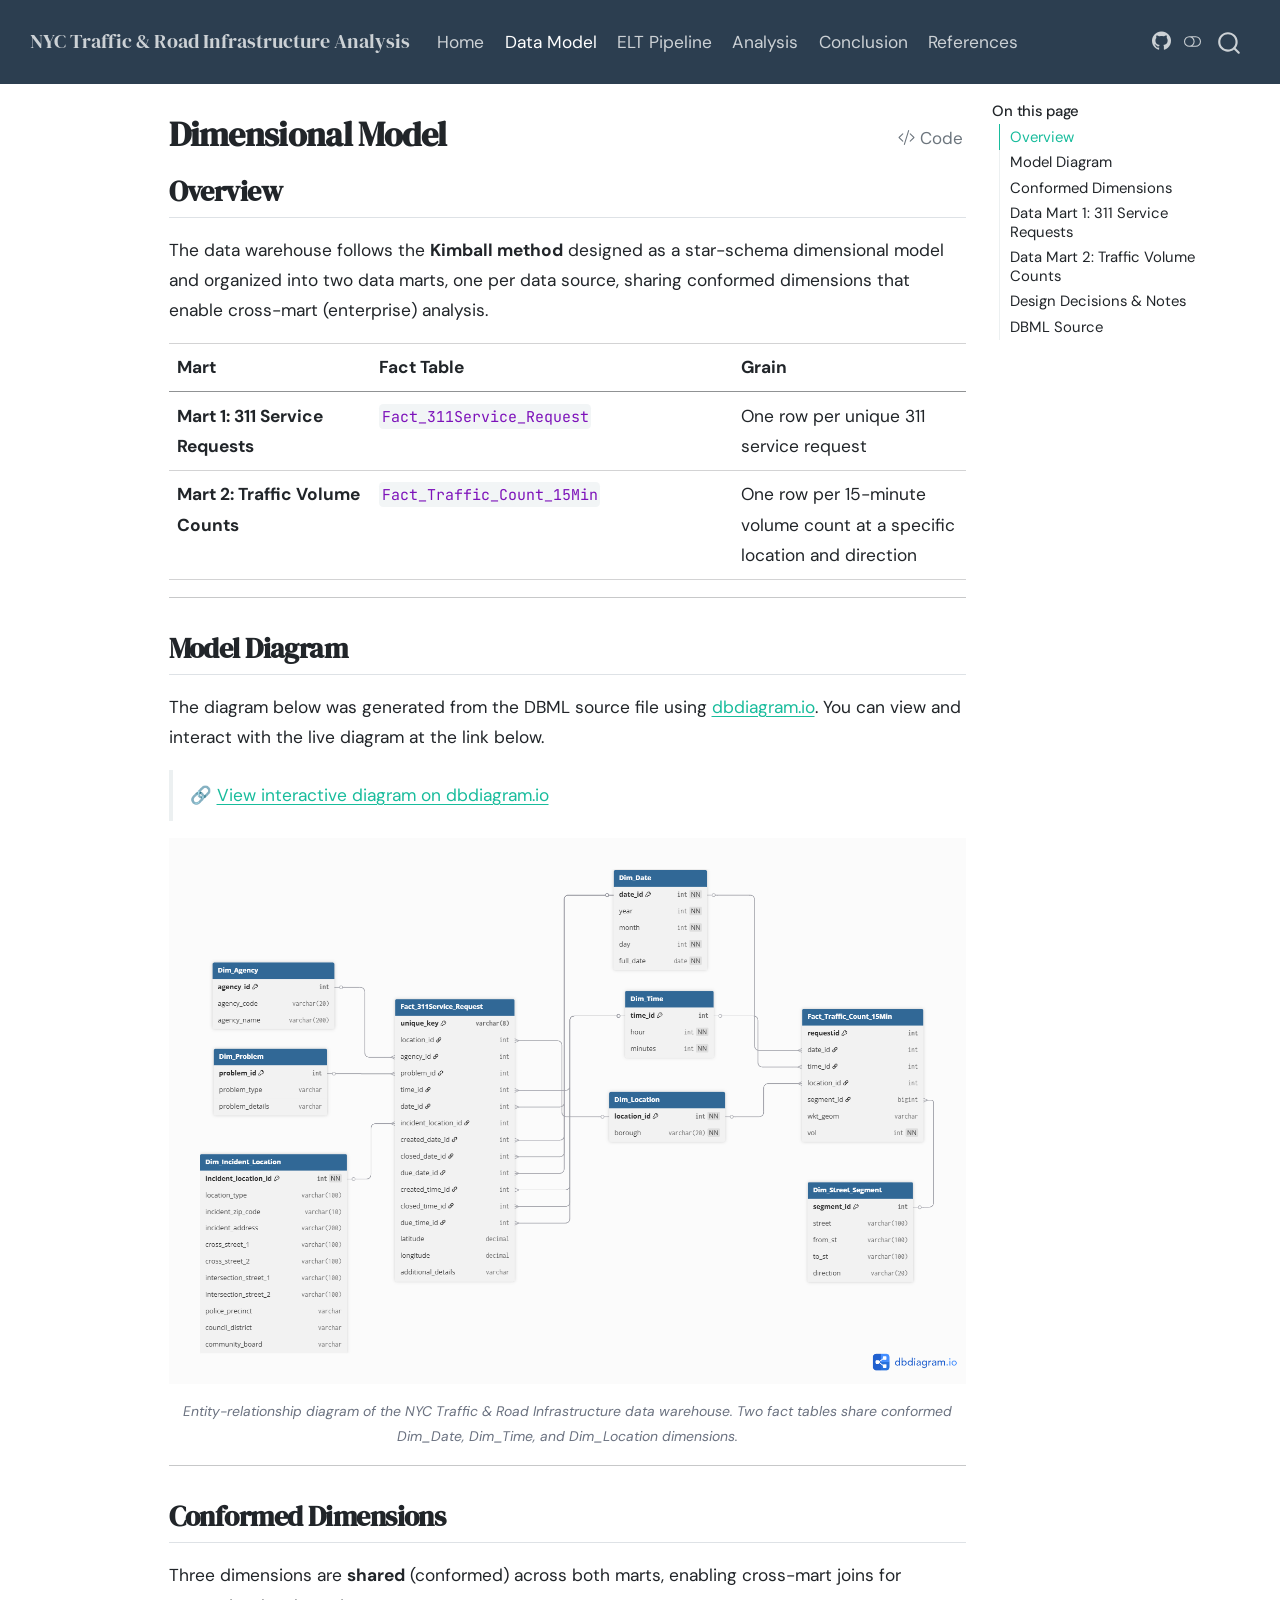
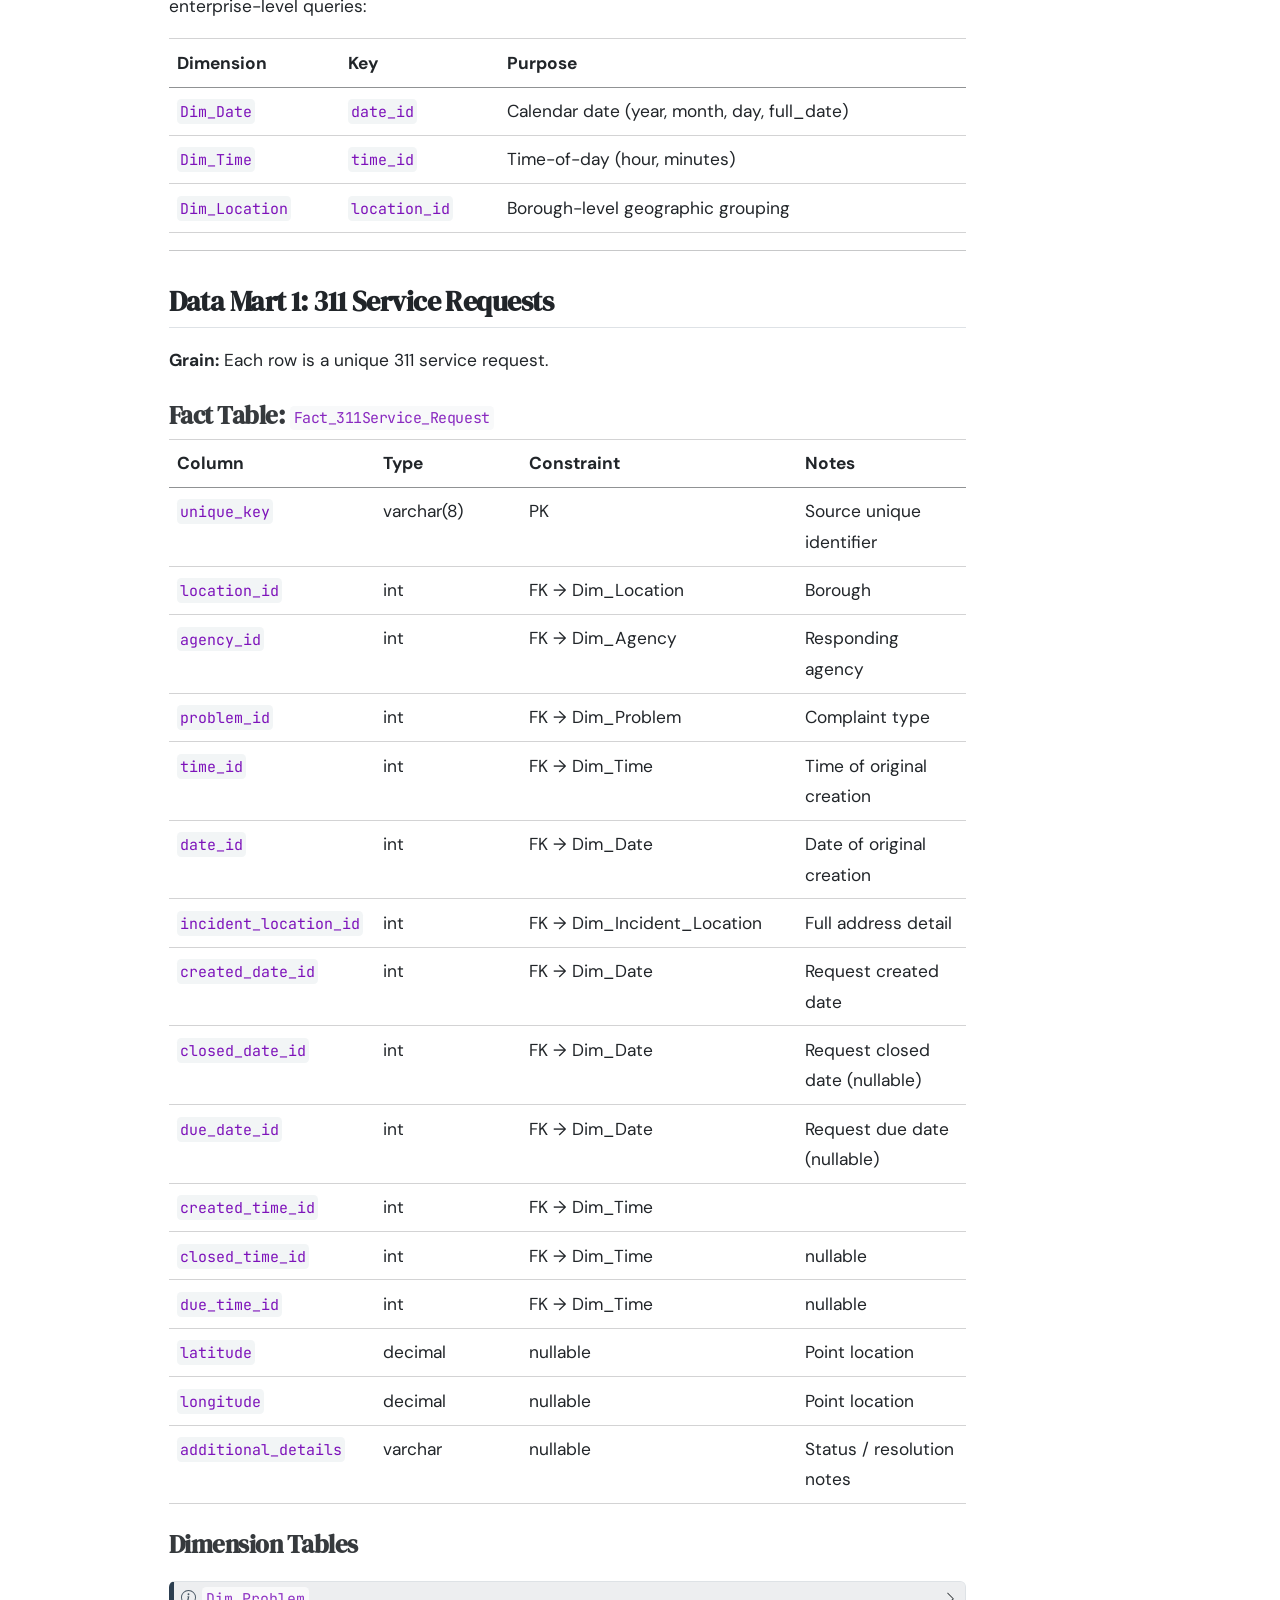
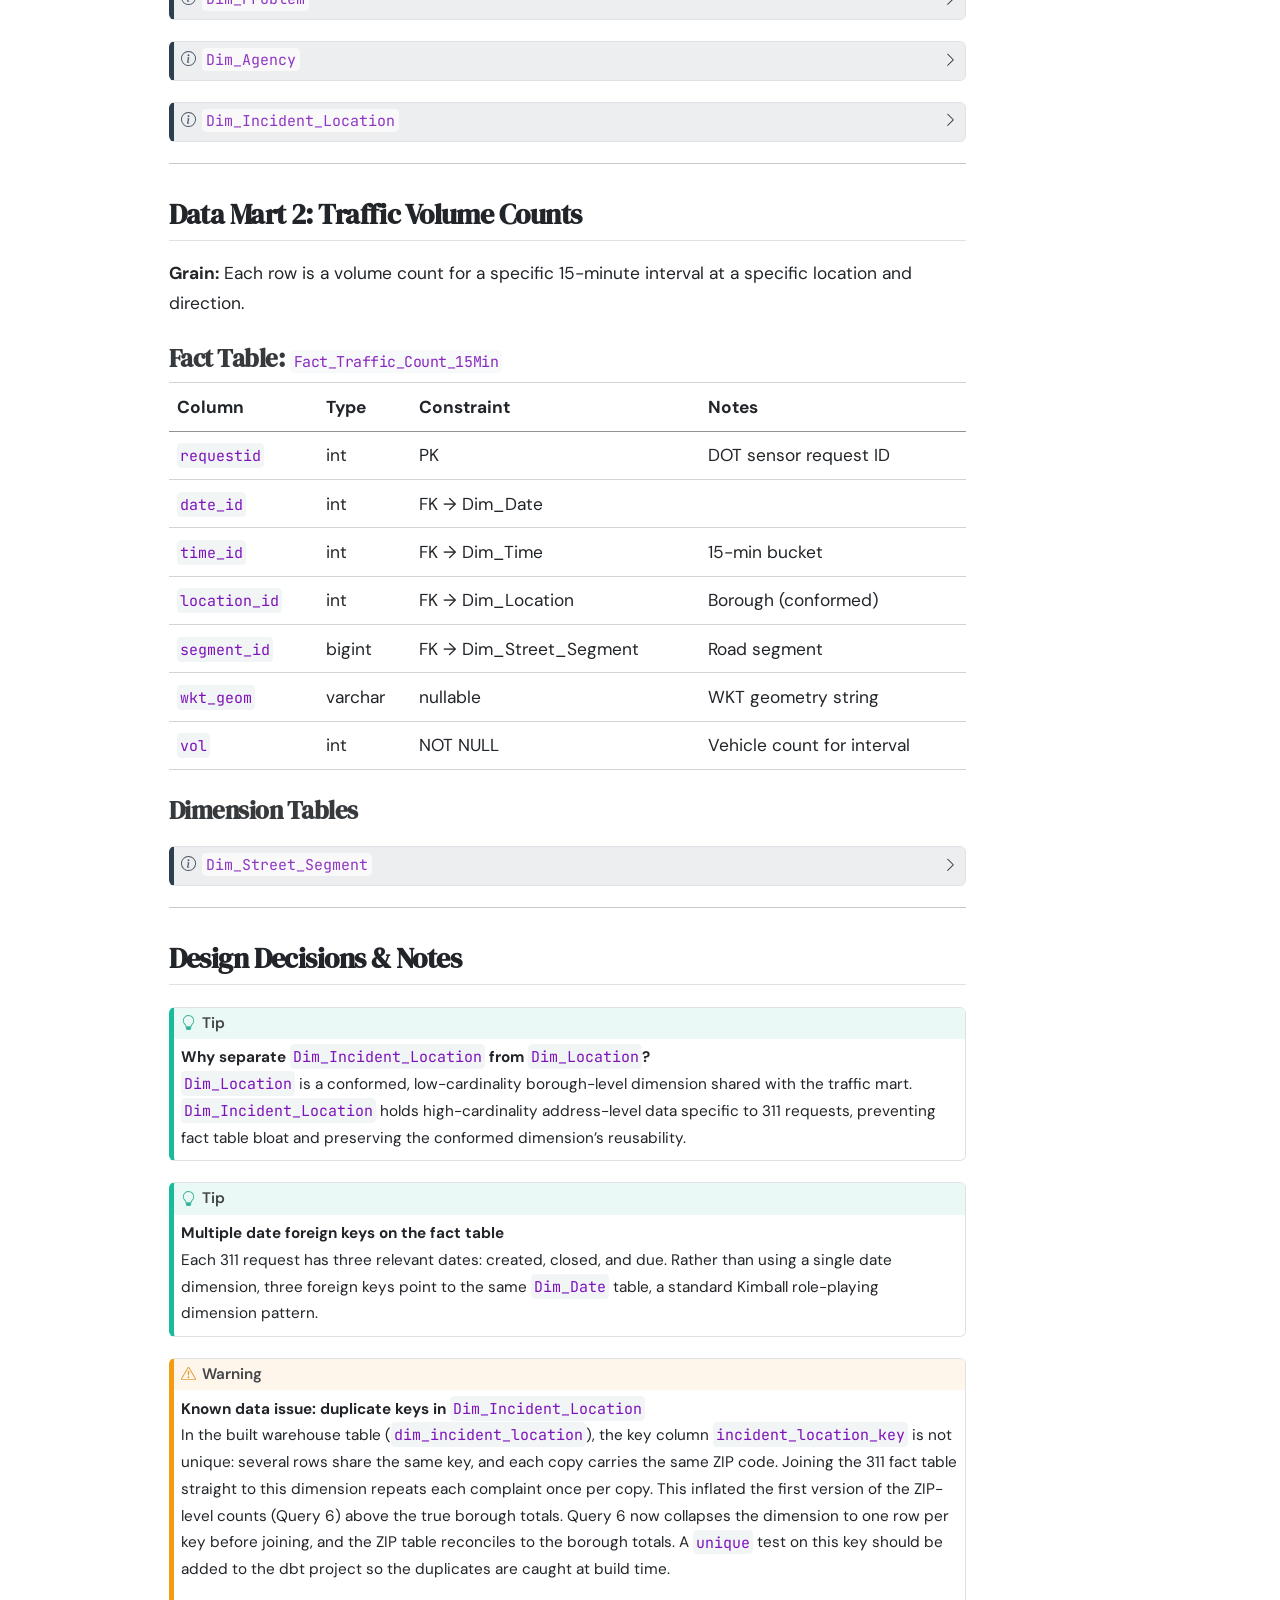
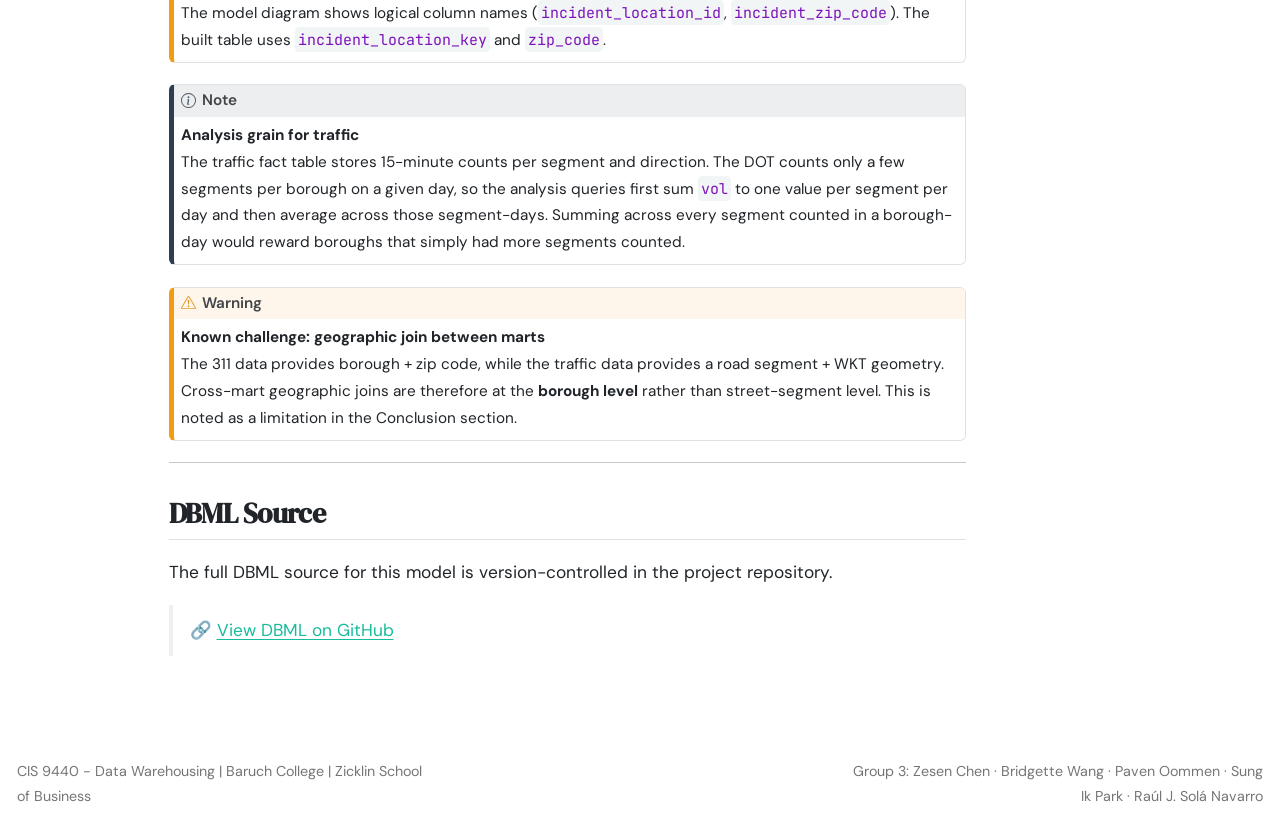
==== commit 6b42932a: "Fix ZIP and traffic grain, scope to 2020-2025, update dashboard and report text" ====
--- a/docs/sections/02-dimensional-model.html
+++ b/docs/sections/02-dimensional-model.html
@@ -878,6 +878,35 @@
 <div class="callout-body-container callout-body">
 <p><strong>Multiple date foreign keys on the fact table</strong><br>
 Each 311 request has three relevant dates: created, closed, and due. Rather than using a single date dimension, three foreign keys point to the same <code>Dim_Date</code> table, a standard Kimball role-playing dimension pattern.</p>
+</div>
+</div>
+<div class="callout callout-style-default callout-warning callout-titled">
+<div class="callout-header d-flex align-content-center">
+<div class="callout-icon-container">
+<i class="callout-icon"></i>
+</div>
+<div class="callout-title-container flex-fill">
+Warning
+</div>
+</div>
+<div class="callout-body-container callout-body">
+<p><strong>Known data issue: duplicate keys in <code>Dim_Incident_Location</code></strong><br>
+In the built warehouse table (<code>dim_incident_location</code>), the key column <code>incident_location_key</code> is not unique: several rows share the same key, and each copy carries the same ZIP code. Joining the 311 fact table straight to this dimension repeats each complaint once per copy. This inflated the first version of the ZIP-level counts (Query 6) above the true borough totals. Query 6 now collapses the dimension to one row per key before joining, and the ZIP table reconciles to the borough totals. A <code>unique</code> test on this key should be added to the dbt project so the duplicates are caught at build time.</p>
+<p>The model diagram shows logical column names (<code>incident_location_id</code>, <code>incident_zip_code</code>). The built table uses <code>incident_location_key</code> and <code>zip_code</code>.</p>
+</div>
+</div>
+<div class="callout callout-style-default callout-note callout-titled">
+<div class="callout-header d-flex align-content-center">
+<div class="callout-icon-container">
+<i class="callout-icon"></i>
+</div>
+<div class="callout-title-container flex-fill">
+Note
+</div>
+</div>
+<div class="callout-body-container callout-body">
+<p><strong>Analysis grain for traffic</strong><br>
+The traffic fact table stores 15-minute counts per segment and direction. The DOT counts only a few segments per borough on a given day, so the analysis queries first sum <code>vol</code> to one value per segment per day and then average across those segment-days. Summing across every segment counted in a borough-day would reward boroughs that simply had more segments counted.</p>
 </div>
 </div>
 <div class="callout callout-style-default callout-warning callout-titled">
@@ -1537,20 +1566,44 @@
 <span id="cb1-162"><a href="#cb1-162" aria-hidden="true" tabindex="-1"></a>:::</span>
 <span id="cb1-163"><a href="#cb1-163" aria-hidden="true" tabindex="-1"></a></span>
 <span id="cb1-164"><a href="#cb1-164" aria-hidden="true" tabindex="-1"></a>::: {.callout-warning}</span>
-<span id="cb1-165"><a href="#cb1-165" aria-hidden="true" tabindex="-1"></a>**Known challenge: geographic join between marts**  </span>
-<span id="cb1-166"><a href="#cb1-166" aria-hidden="true" tabindex="-1"></a>The 311 data provides borough + zip code, while the traffic data provides a road</span>
-<span id="cb1-167"><a href="#cb1-167" aria-hidden="true" tabindex="-1"></a>segment + WKT geometry. Cross-mart geographic joins are therefore at the</span>
-<span id="cb1-168"><a href="#cb1-168" aria-hidden="true" tabindex="-1"></a>**borough level** rather than street-segment level. This is noted as a limitation in</span>
-<span id="cb1-169"><a href="#cb1-169" aria-hidden="true" tabindex="-1"></a>the Conclusion section.</span>
-<span id="cb1-170"><a href="#cb1-170" aria-hidden="true" tabindex="-1"></a>:::</span>
-<span id="cb1-171"><a href="#cb1-171" aria-hidden="true" tabindex="-1"></a></span>
-<span id="cb1-172"><a href="#cb1-172" aria-hidden="true" tabindex="-1"></a>---</span>
-<span id="cb1-173"><a href="#cb1-173" aria-hidden="true" tabindex="-1"></a></span>
-<span id="cb1-174"><a href="#cb1-174" aria-hidden="true" tabindex="-1"></a><span class="fu">## DBML Source</span></span>
-<span id="cb1-175"><a href="#cb1-175" aria-hidden="true" tabindex="-1"></a></span>
-<span id="cb1-176"><a href="#cb1-176" aria-hidden="true" tabindex="-1"></a>The full DBML source for this model is version-controlled in the project repository.</span>
-<span id="cb1-177"><a href="#cb1-177" aria-hidden="true" tabindex="-1"></a></span>
-<span id="cb1-178"><a href="#cb1-178" aria-hidden="true" tabindex="-1"></a><span class="at">&gt; 🔗 **[View DBML on GitHub](https://github.com/RaulSolaNavarro/nyc-analytics-project-rjsn/blob/main/models/group_3_project/CIS_9440UTA_group_3_milestone3_model_final.dbml)**</span></span></code></pre></div><button title="Copy to Clipboard" class="code-copy-button" data-in-quarto-modal=""><i class="bi"></i></button></div>
+<span id="cb1-165"><a href="#cb1-165" aria-hidden="true" tabindex="-1"></a>**Known data issue: duplicate keys in `Dim_Incident_Location`**  </span>
+<span id="cb1-166"><a href="#cb1-166" aria-hidden="true" tabindex="-1"></a>In the built warehouse table (<span class="in">`dim_incident_location`</span>), the key column</span>
+<span id="cb1-167"><a href="#cb1-167" aria-hidden="true" tabindex="-1"></a><span class="in">`incident_location_key`</span> is not unique: several rows share the same key, and each</span>
+<span id="cb1-168"><a href="#cb1-168" aria-hidden="true" tabindex="-1"></a>copy carries the same ZIP code. Joining the 311 fact table straight to this</span>
+<span id="cb1-169"><a href="#cb1-169" aria-hidden="true" tabindex="-1"></a>dimension repeats each complaint once per copy. This inflated the first version of</span>
+<span id="cb1-170"><a href="#cb1-170" aria-hidden="true" tabindex="-1"></a>the ZIP-level counts (Query 6) above the true borough totals. Query 6 now collapses</span>
+<span id="cb1-171"><a href="#cb1-171" aria-hidden="true" tabindex="-1"></a>the dimension to one row per key before joining, and the ZIP table reconciles to the</span>
+<span id="cb1-172"><a href="#cb1-172" aria-hidden="true" tabindex="-1"></a>borough totals. A <span class="in">`unique`</span> test on this key should be added to the dbt project so the</span>
+<span id="cb1-173"><a href="#cb1-173" aria-hidden="true" tabindex="-1"></a>duplicates are caught at build time.</span>
+<span id="cb1-174"><a href="#cb1-174" aria-hidden="true" tabindex="-1"></a></span>
+<span id="cb1-175"><a href="#cb1-175" aria-hidden="true" tabindex="-1"></a>The model diagram shows logical column names (<span class="in">`incident_location_id`</span>,</span>
+<span id="cb1-176"><a href="#cb1-176" aria-hidden="true" tabindex="-1"></a><span class="in">`incident_zip_code`</span>). The built table uses <span class="in">`incident_location_key`</span> and <span class="in">`zip_code`</span>.</span>
+<span id="cb1-177"><a href="#cb1-177" aria-hidden="true" tabindex="-1"></a>:::</span>
+<span id="cb1-178"><a href="#cb1-178" aria-hidden="true" tabindex="-1"></a></span>
+<span id="cb1-179"><a href="#cb1-179" aria-hidden="true" tabindex="-1"></a>::: {.callout-note}</span>
+<span id="cb1-180"><a href="#cb1-180" aria-hidden="true" tabindex="-1"></a>**Analysis grain for traffic**  </span>
+<span id="cb1-181"><a href="#cb1-181" aria-hidden="true" tabindex="-1"></a>The traffic fact table stores 15-minute counts per segment and direction. The DOT</span>
+<span id="cb1-182"><a href="#cb1-182" aria-hidden="true" tabindex="-1"></a>counts only a few segments per borough on a given day, so the analysis queries first</span>
+<span id="cb1-183"><a href="#cb1-183" aria-hidden="true" tabindex="-1"></a>sum <span class="in">`vol`</span> to one value per segment per day and then average across those segment-days.</span>
+<span id="cb1-184"><a href="#cb1-184" aria-hidden="true" tabindex="-1"></a>Summing across every segment counted in a borough-day would reward boroughs that</span>
+<span id="cb1-185"><a href="#cb1-185" aria-hidden="true" tabindex="-1"></a>simply had more segments counted.</span>
+<span id="cb1-186"><a href="#cb1-186" aria-hidden="true" tabindex="-1"></a>:::</span>
+<span id="cb1-187"><a href="#cb1-187" aria-hidden="true" tabindex="-1"></a></span>
+<span id="cb1-188"><a href="#cb1-188" aria-hidden="true" tabindex="-1"></a>::: {.callout-warning}</span>
+<span id="cb1-189"><a href="#cb1-189" aria-hidden="true" tabindex="-1"></a>**Known challenge: geographic join between marts**  </span>
+<span id="cb1-190"><a href="#cb1-190" aria-hidden="true" tabindex="-1"></a>The 311 data provides borough + zip code, while the traffic data provides a road</span>
+<span id="cb1-191"><a href="#cb1-191" aria-hidden="true" tabindex="-1"></a>segment + WKT geometry. Cross-mart geographic joins are therefore at the</span>
+<span id="cb1-192"><a href="#cb1-192" aria-hidden="true" tabindex="-1"></a>**borough level** rather than street-segment level. This is noted as a limitation in</span>
+<span id="cb1-193"><a href="#cb1-193" aria-hidden="true" tabindex="-1"></a>the Conclusion section.</span>
+<span id="cb1-194"><a href="#cb1-194" aria-hidden="true" tabindex="-1"></a>:::</span>
+<span id="cb1-195"><a href="#cb1-195" aria-hidden="true" tabindex="-1"></a></span>
+<span id="cb1-196"><a href="#cb1-196" aria-hidden="true" tabindex="-1"></a>---</span>
+<span id="cb1-197"><a href="#cb1-197" aria-hidden="true" tabindex="-1"></a></span>
+<span id="cb1-198"><a href="#cb1-198" aria-hidden="true" tabindex="-1"></a><span class="fu">## DBML Source</span></span>
+<span id="cb1-199"><a href="#cb1-199" aria-hidden="true" tabindex="-1"></a></span>
+<span id="cb1-200"><a href="#cb1-200" aria-hidden="true" tabindex="-1"></a>The full DBML source for this model is version-controlled in the project repository.</span>
+<span id="cb1-201"><a href="#cb1-201" aria-hidden="true" tabindex="-1"></a></span>
+<span id="cb1-202"><a href="#cb1-202" aria-hidden="true" tabindex="-1"></a><span class="at">&gt; 🔗 **[View DBML on GitHub](https://github.com/RaulSolaNavarro/nyc-analytics-project-rjsn/blob/main/models/group_3_project/CIS_9440UTA_group_3_milestone3_model_final.dbml)**</span></span></code></pre></div><button title="Copy to Clipboard" class="code-copy-button" data-in-quarto-modal=""><i class="bi"></i></button></div>
 </div></div></div></div></div>
 </div> <!-- /content -->
 <footer class="footer">
